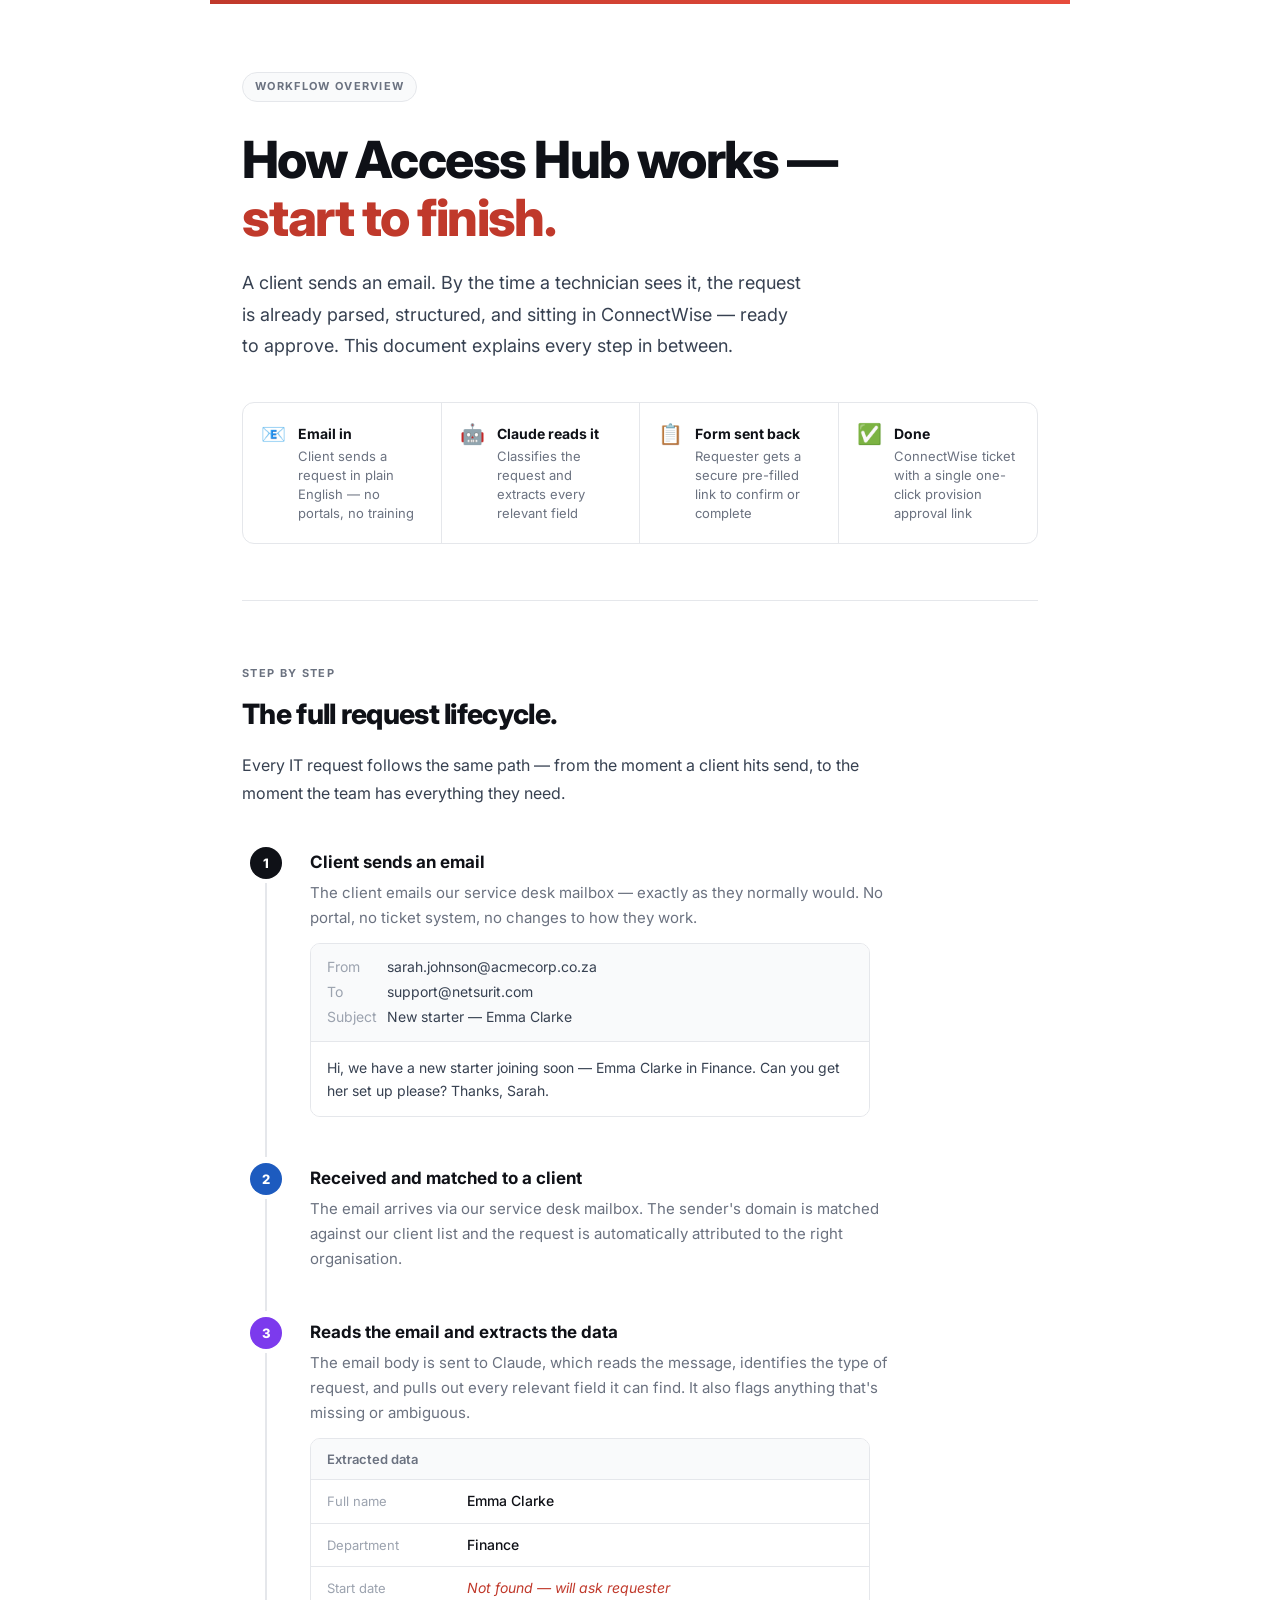
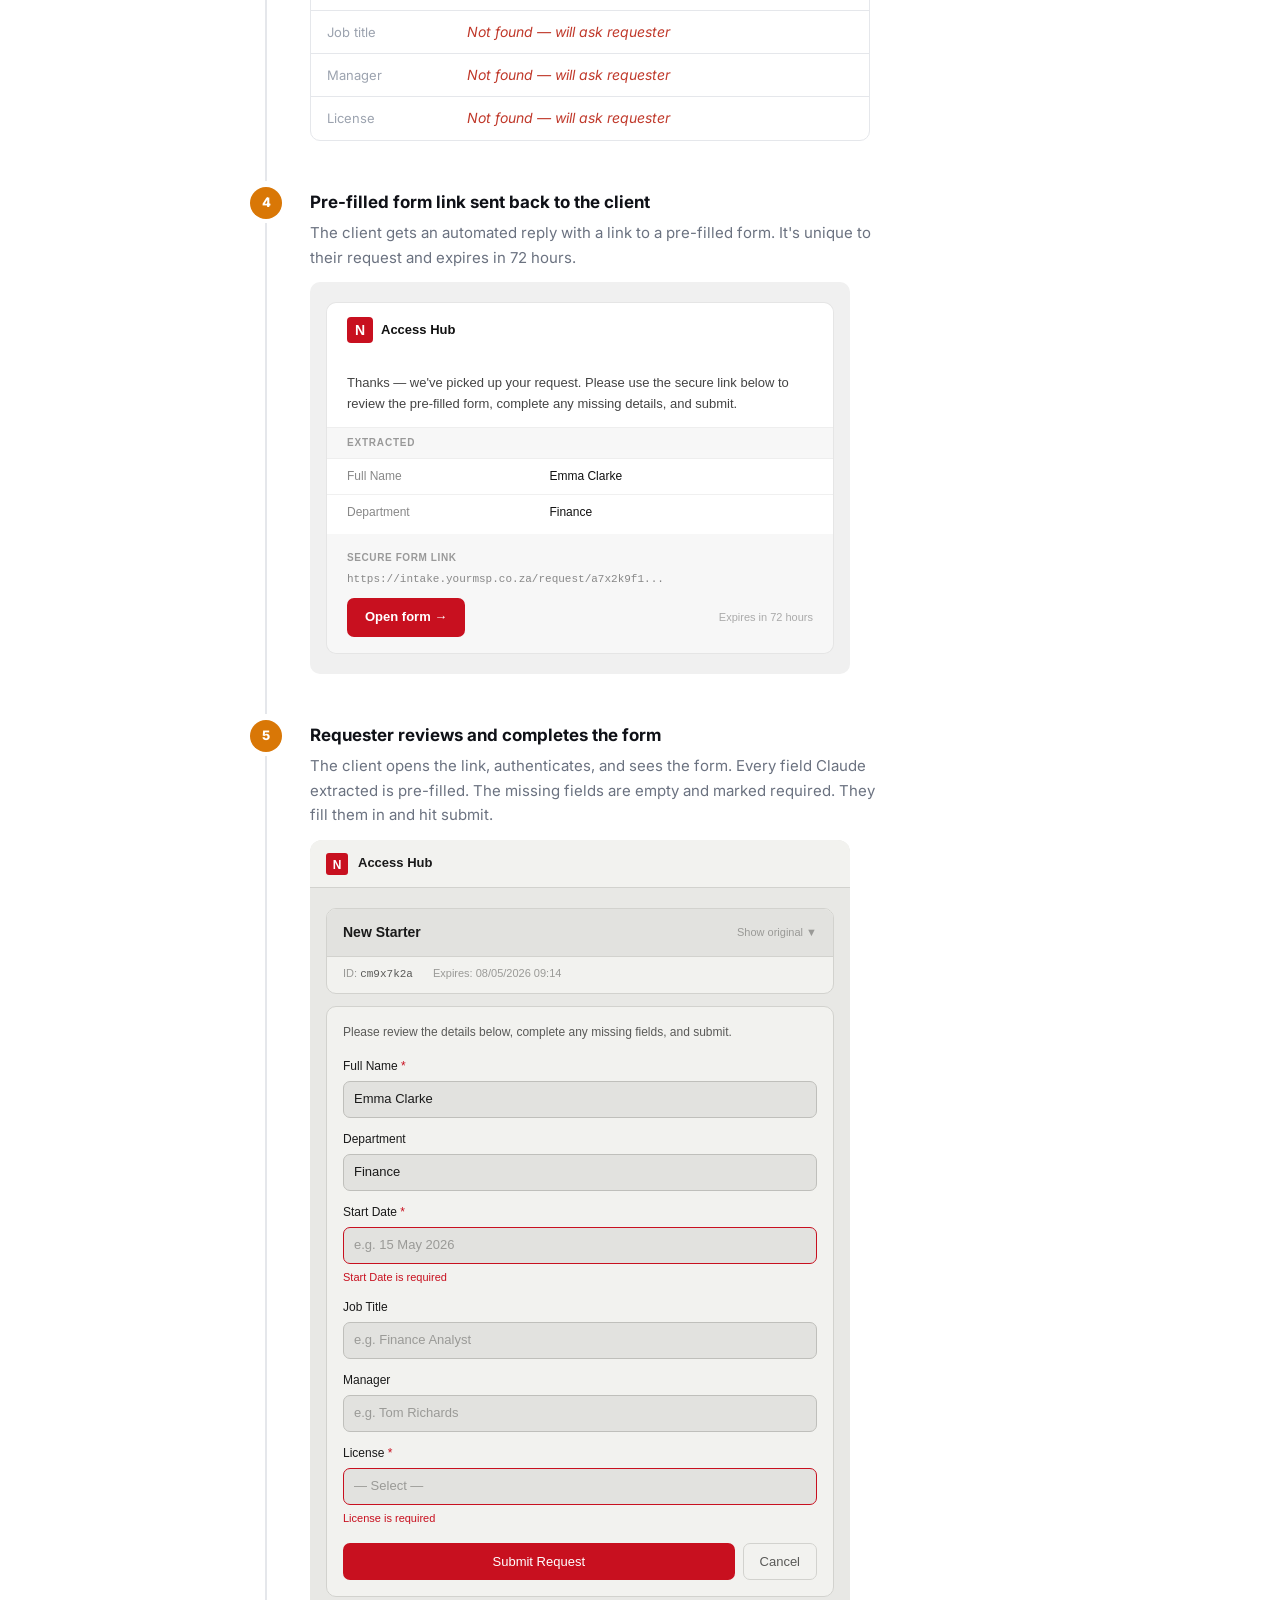
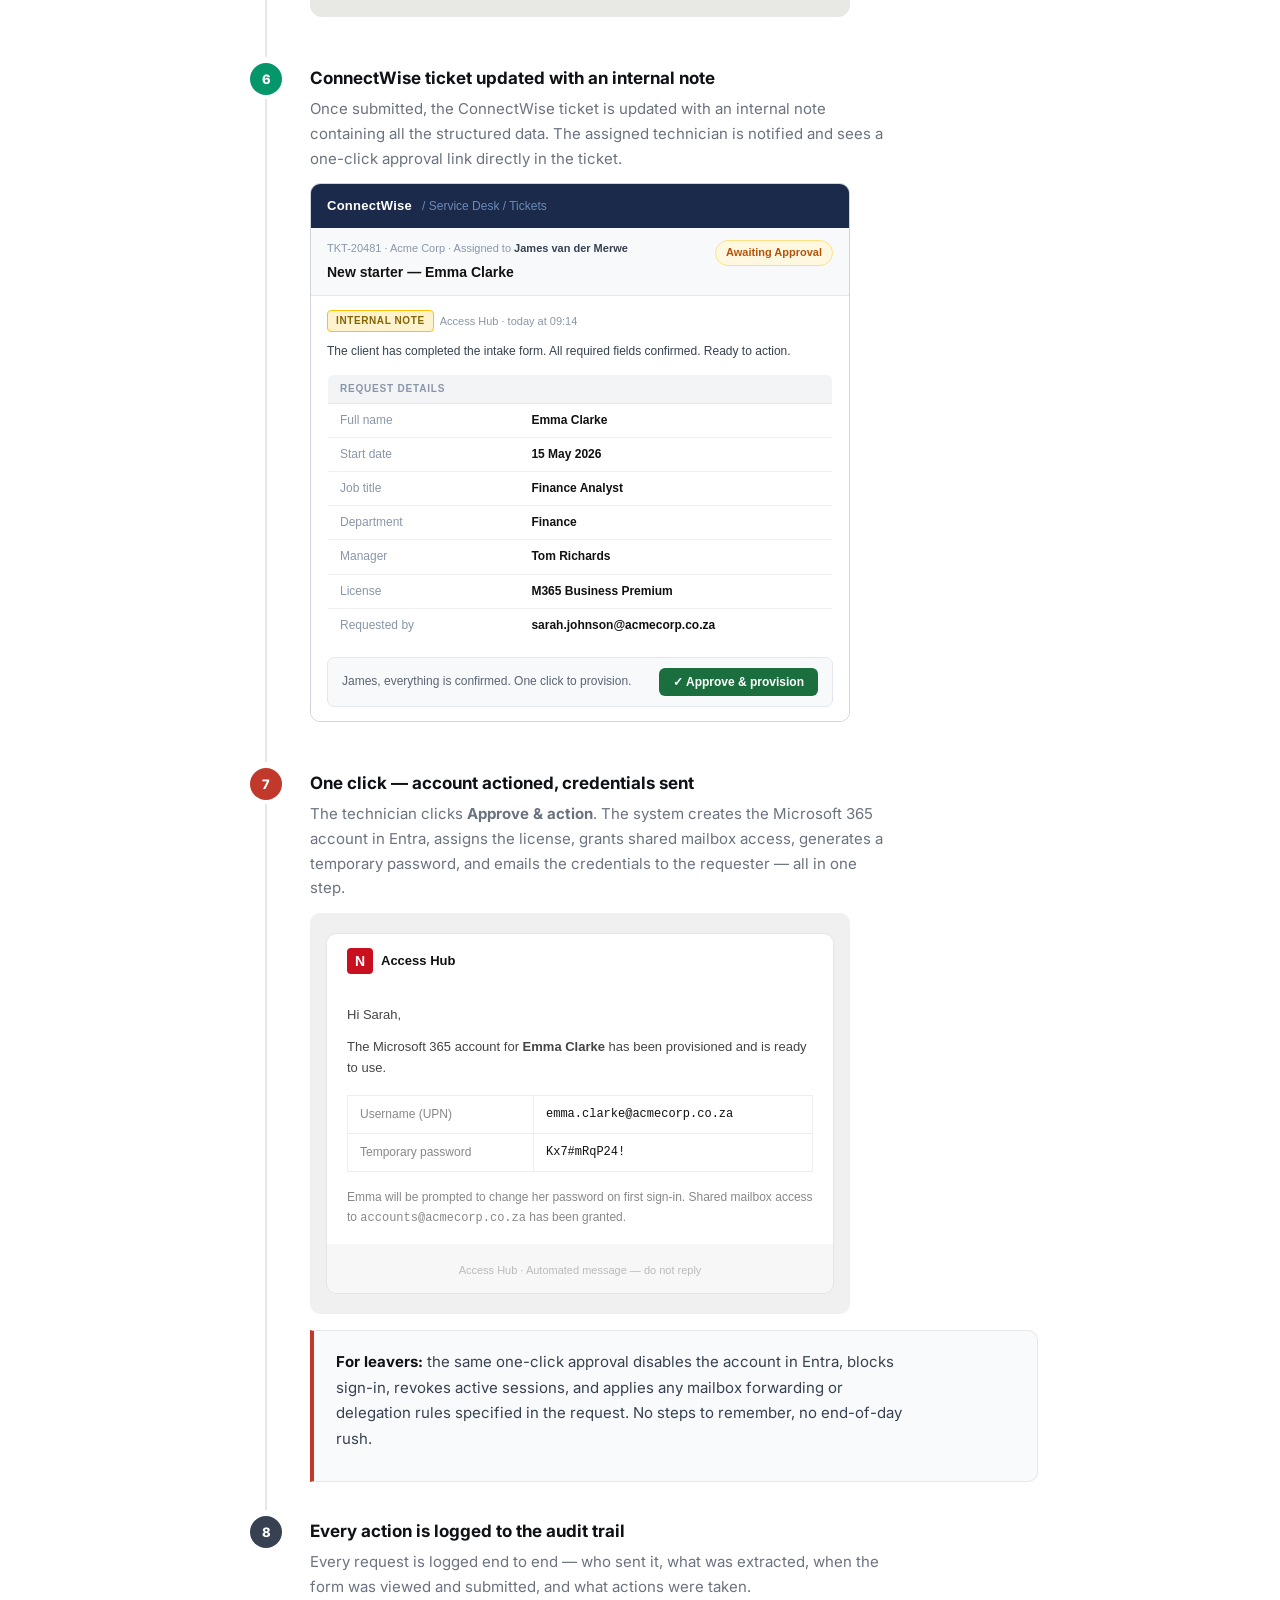
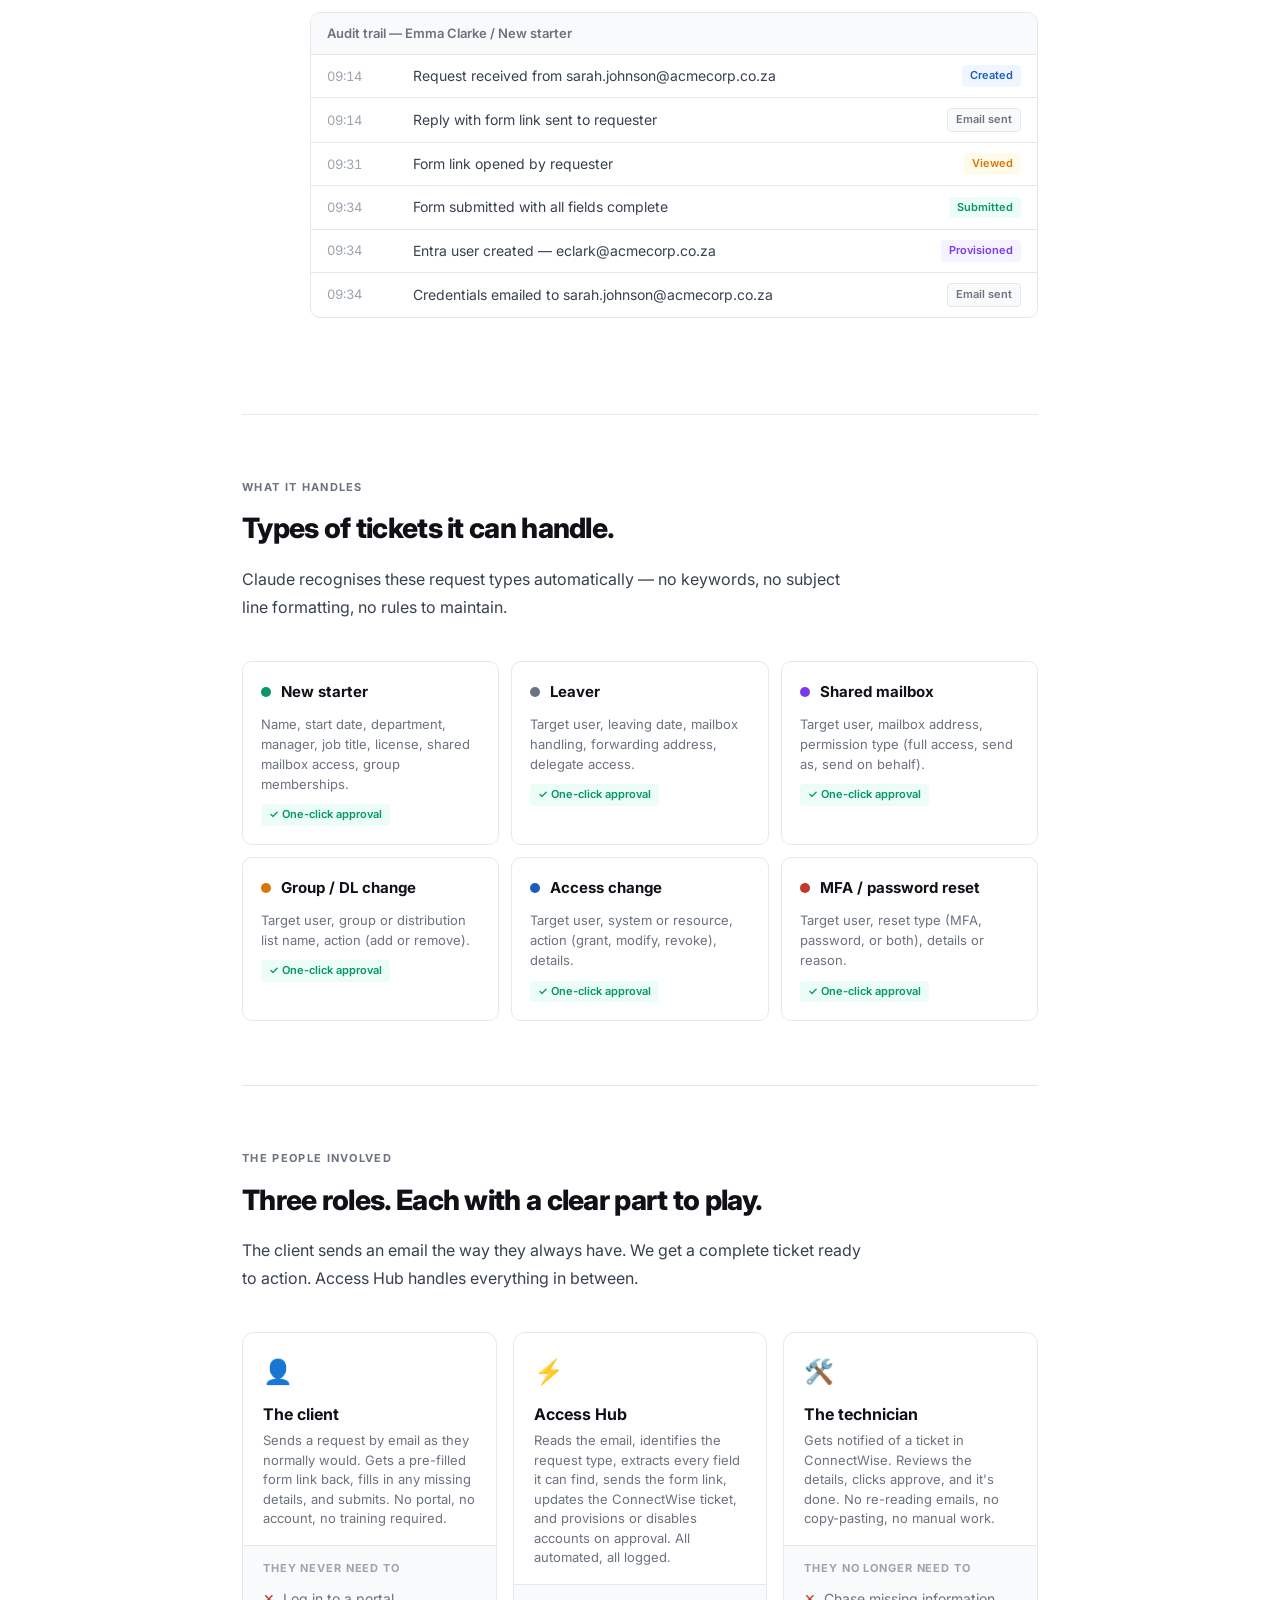
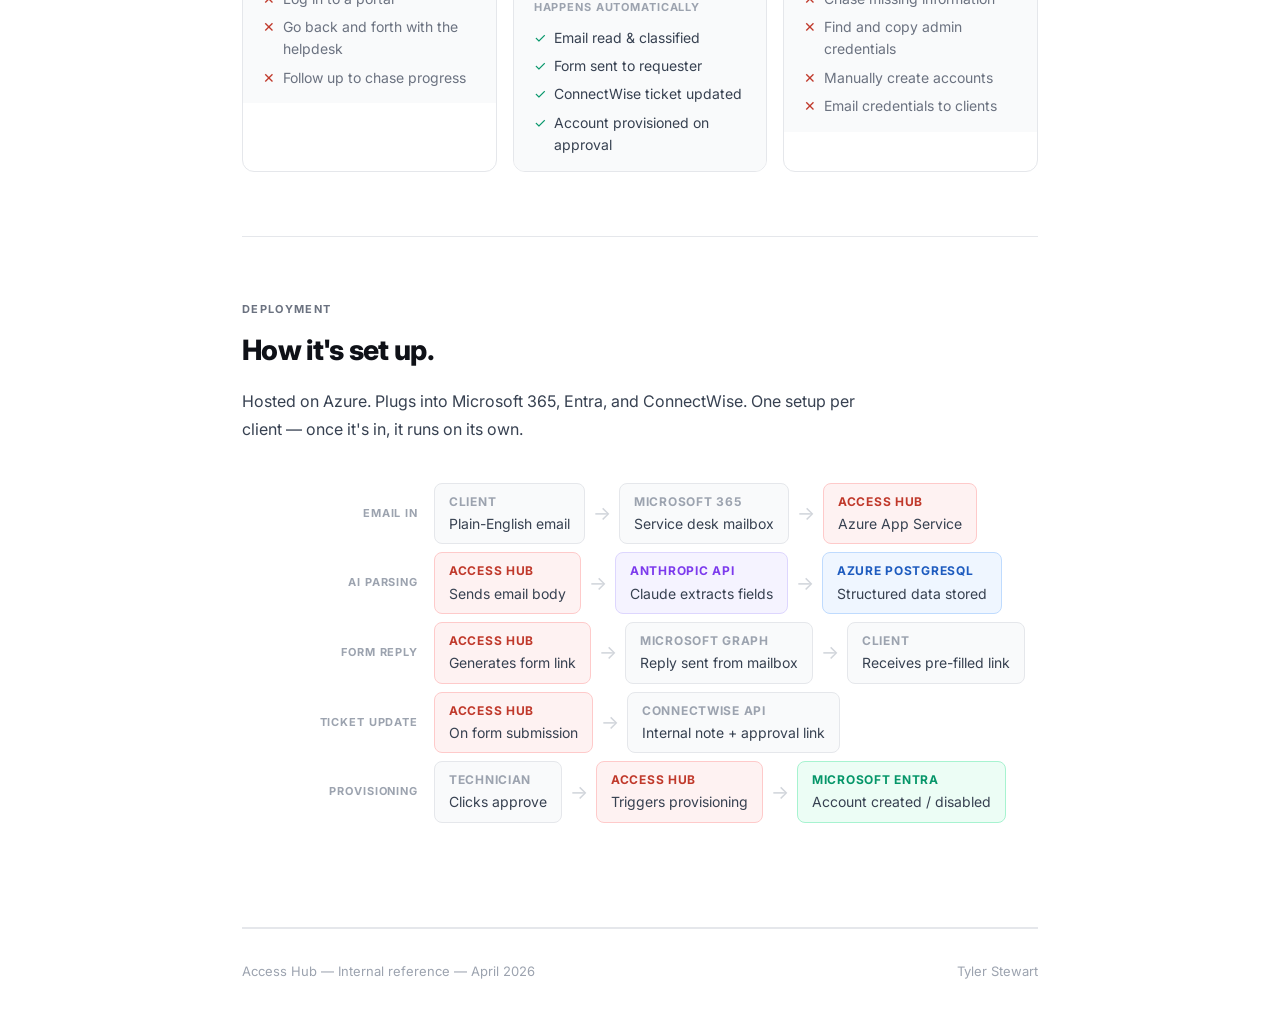
==== access-hub-workflow/index.html @ d0533aed "Add Access Hub workflow page at /access-hub-workflow Co-Authored-By: Claude Sonnet 4.6 <noreply@anth" ====
<!DOCTYPE html>
<html lang="en">
<head>
<meta charset="UTF-8" />
<meta name="viewport" content="width=device-width, initial-scale=1.0" />
<title>Access Hub — How It Works</title>
<style>
  @import url('https://fonts.googleapis.com/css2?family=Inter:wght@300;400;500;600;700;800&display=swap');

  *, *::before, *::after { box-sizing: border-box; margin: 0; padding: 0; }

  :root {
    --ink:          #0f1117;
    --ink2:         #374151;
    --muted:        #6b7280;
    --light:        #9ca3af;
    --dim:          #d1d5db;
    --border:       #e5e7eb;
    --surface:      #f9fafb;
    --white:        #ffffff;
    --accent:       #c0392b;
    --accent-mid:   #e74c3c;
    --accent-dim:   #fef2f2;
    --accent-border:#fecaca;
    --green:        #059669;
    --green-dim:    #ecfdf5;
    --green-border: #a7f3d0;
    --blue:         #1d5bbf;
    --blue-dim:     #eff6ff;
    --blue-border:  #bfdbfe;
    --amber:        #d97706;
    --amber-dim:    #fffbeb;
    --amber-border: #fde68a;
    --purple:       #7c3aed;
    --purple-dim:   #f5f3ff;
    --purple-border:#ddd6fe;
  }

  html { font-size: 16px; }
  body {
    font-family: 'Inter', -apple-system, BlinkMacSystemFont, sans-serif;
    color: var(--ink);
    background: var(--white);
    line-height: 1.6;
    -webkit-font-smoothing: antialiased;
  }

  .page { max-width: 860px; margin: 0 auto; padding: 0 32px; }

  /* ── Cover ── */
  .cover {
    padding: 72px 0 56px;
    border-bottom: 1px solid var(--border);
    position: relative;
  }
  .cover::before {
    content: '';
    position: absolute;
    top: 0; left: -32px; right: -32px; height: 4px;
    background: linear-gradient(90deg, var(--accent) 0%, var(--accent-mid) 100%);
  }
  .cover-label {
    display: inline-flex;
    align-items: center;
    gap: 6px;
    font-size: 11px;
    font-weight: 700;
    letter-spacing: .12em;
    text-transform: uppercase;
    color: var(--muted);
    background: var(--surface);
    border: 1px solid var(--border);
    padding: 5px 12px;
    border-radius: 99px;
    margin-bottom: 28px;
  }
  .cover h1 {
    font-size: clamp(2rem, 5vw, 3.2rem);
    font-weight: 800;
    letter-spacing: -.03em;
    line-height: 1.15;
    color: var(--ink);
    max-width: 640px;
    margin-bottom: 20px;
  }
  .cover h1 em { font-style: normal; color: var(--accent); }
  .cover-sub {
    font-size: 1.125rem;
    color: var(--ink2);
    max-width: 560px;
    line-height: 1.75;
    margin-bottom: 40px;
  }

  /* ── Quick summary bar ── */
  .summary-bar {
    display: grid;
    grid-template-columns: repeat(4, 1fr);
    border: 1px solid var(--border);
    border-radius: 12px;
    overflow: hidden;
  }
  .summary-item {
    padding: 20px 18px;
    border-right: 1px solid var(--border);
    display: flex;
    align-items: flex-start;
    gap: 12px;
  }
  .summary-item:last-child { border-right: none; }
  .summary-icon {
    font-size: 20px;
    line-height: 1;
    flex-shrink: 0;
    margin-top: 1px;
  }
  .summary-item h4 { font-size: .875rem; font-weight: 700; color: var(--ink); margin-bottom: 2px; }
  .summary-item p  { font-size: .8125rem; color: var(--muted); line-height: 1.45; }

  /* ── Sections ── */
  section { padding: 64px 0; border-bottom: 1px solid var(--border); }
  section:last-child { border-bottom: none; }
  .section-label {
    font-size: 11px;
    font-weight: 700;
    letter-spacing: .12em;
    text-transform: uppercase;
    color: var(--muted);
    margin-bottom: 10px;
  }
  h2 {
    font-size: 1.75rem;
    font-weight: 800;
    letter-spacing: -.025em;
    color: var(--ink);
    margin-bottom: 14px;
  }
  .section-intro {
    font-size: 1rem;
    color: var(--ink2);
    max-width: 620px;
    line-height: 1.75;
    margin-bottom: 40px;
  }

  /* ── Main flow ── */
  .flow { display: flex; flex-direction: column; gap: 2px; }

  .flow-step {
    display: grid;
    grid-template-columns: 48px 1fr;
    gap: 0;
  }

  /* connector column */
  .flow-connector {
    display: flex;
    flex-direction: column;
    align-items: center;
  }
  .flow-dot {
    width: 32px; height: 32px;
    border-radius: 50%;
    display: flex; align-items: center; justify-content: center;
    font-size: 13px;
    font-weight: 800;
    flex-shrink: 0;
    z-index: 1;
    position: relative;
  }
  .flow-line {
    width: 2px;
    flex: 1;
    background: var(--border);
    margin: 4px 0;
    min-height: 24px;
  }
  .flow-step:last-child .flow-line { display: none; }

  /* content column */
  .flow-content {
    padding: 4px 0 32px 20px;
  }
  .flow-content h3 {
    font-size: 1.0625rem;
    font-weight: 700;
    color: var(--ink);
    margin-bottom: 8px;
    line-height: 1.3;
  }
  .flow-content p {
    font-size: .9375rem;
    color: var(--muted);
    line-height: 1.65;
    max-width: 580px;
    margin-bottom: 12px;
  }

  /* ── Email mock ── */
  .email-mock {
    border: 1px solid var(--border);
    border-radius: 10px;
    overflow: hidden;
    max-width: 560px;
    margin: 12px 0;
    font-size: .875rem;
  }
  .email-header {
    background: var(--surface);
    border-bottom: 1px solid var(--border);
    padding: 12px 16px;
    display: flex;
    flex-direction: column;
    gap: 3px;
  }
  .email-header .row { display: flex; gap: 8px; }
  .email-header .row .lbl { color: var(--light); width: 52px; flex-shrink: 0; }
  .email-header .row .val { color: var(--ink2); }
  .email-body {
    padding: 14px 16px;
    color: var(--ink2);
    line-height: 1.65;
    background: var(--white);
  }

  /* ── Extraction mock ── */
  .extract-mock {
    border: 1px solid var(--border);
    border-radius: 10px;
    overflow: hidden;
    max-width: 560px;
    margin: 12px 0;
    font-size: .875rem;
  }
  .extract-header {
    background: var(--surface);
    border-bottom: 1px solid var(--border);
    padding: 10px 16px;
    display: flex;
    align-items: center;
    justify-content: space-between;
    flex-wrap: wrap;
    gap: 8px;
  }
  .extract-header .title { font-size: .8125rem; font-weight: 600; color: var(--muted); }
  .extract-row {
    display: flex;
    border-bottom: 1px solid var(--border);
    align-items: baseline;
  }
  .extract-row:last-child { border-bottom: none; }
  .extract-key {
    width: 140px;
    flex-shrink: 0;
    padding: 10px 16px;
    color: var(--light);
    font-size: .8125rem;
  }
  .extract-val {
    padding: 10px 16px;
    color: var(--ink);
    font-weight: 500;
    font-size: .875rem;
  }
  .extract-val.missing {
    color: var(--accent);
    font-weight: 400;
    font-style: italic;
  }

  /* ── Form mock ── */
  .form-mock {
    border: 1px solid var(--border);
    border-radius: 10px;
    overflow: hidden;
    max-width: 560px;
    margin: 12px 0;
  }
  .form-mock-header {
    background: var(--surface);
    border-bottom: 1px solid var(--border);
    padding: 12px 16px;
    display: flex;
    align-items: center;
    justify-content: space-between;
    gap: 8px;
    flex-wrap: wrap;
  }
  .form-mock-header .title { font-size: .875rem; font-weight: 700; color: var(--ink); }
  .form-mock-body { padding: 16px; display: flex; flex-direction: column; gap: 10px; }
  .form-field { display: flex; flex-direction: column; gap: 4px; }
  .form-field label { font-size: .75rem; font-weight: 600; color: var(--muted); text-transform: uppercase; letter-spacing: .06em; }
  .form-input {
    border: 1px solid var(--border);
    border-radius: 6px;
    padding: 8px 12px;
    font-size: .875rem;
    color: var(--ink);
    background: var(--white);
    font-family: inherit;
  }
  .form-input.empty {
    border-color: var(--accent-border);
    background: var(--accent-dim);
    color: var(--accent);
  }
  .form-input.prefilled { background: var(--green-dim); border-color: var(--green-border); color: var(--ink); }
  .form-submit {
    margin-top: 4px;
    background: var(--accent);
    color: white;
    border: none;
    border-radius: 7px;
    padding: 10px 20px;
    font-size: .875rem;
    font-weight: 600;
    font-family: inherit;
    cursor: default;
    display: inline-flex;
    align-items: center;
    gap: 6px;
  }

  /* ── Ticket mock ── */
  .ticket-mock {
    border: 1px solid var(--border);
    border-radius: 10px;
    overflow: hidden;
    max-width: 560px;
    margin: 12px 0;
    font-size: .875rem;
  }
  .ticket-header {
    background: var(--surface);
    border-bottom: 1px solid var(--border);
    padding: 12px 16px;
    display: flex;
    align-items: center;
    justify-content: space-between;
    gap: 8px;
  }
  .ticket-header .title { font-size: .875rem; font-weight: 700; color: var(--ink); }
  .ticket-body { padding: 14px 16px; }
  .ticket-fields { display: grid; grid-template-columns: 1fr 1fr; gap: 8px; }
  .ticket-field .lbl { font-size: .75rem; color: var(--light); margin-bottom: 1px; }
  .ticket-field .val { font-size: .875rem; font-weight: 600; color: var(--ink); }

  /* ── Type cards ── */
  .type-grid {
    display: grid;
    grid-template-columns: repeat(auto-fill, minmax(240px, 1fr));
    gap: 12px;
  }
  .type-card {
    border: 1px solid var(--border);
    border-radius: 10px;
    padding: 18px;
    background: var(--white);
  }
  .type-card-top {
    display: flex;
    align-items: center;
    gap: 10px;
    margin-bottom: 10px;
  }
  .type-dot {
    width: 10px; height: 10px;
    border-radius: 50%;
    flex-shrink: 0;
  }
  .type-card h4 { font-size: .9375rem; font-weight: 700; color: var(--ink); }
  .type-card .fields {
    font-size: .8125rem;
    color: var(--muted);
    line-height: 1.55;
  }
  .type-card .auto-tag {
    display: inline-flex;
    align-items: center;
    gap: 4px;
    font-size: 11px;
    font-weight: 600;
    padding: 2px 8px;
    border-radius: 4px;
    margin-top: 10px;
  }

  /* ── Who sees what ── */
  .actor-grid {
    display: grid;
    grid-template-columns: repeat(auto-fit, minmax(220px, 1fr));
    gap: 16px;
  }
  .actor-card {
    border: 1px solid var(--border);
    border-radius: 12px;
    overflow: hidden;
  }
  .actor-header {
    padding: 14px 18px;
    border-bottom: 1px solid var(--border);
    display: flex;
    align-items: center;
    gap: 10px;
  }
  .actor-avatar {
    width: 32px; height: 32px;
    border-radius: 50%;
    display: flex; align-items: center; justify-content: center;
    font-size: 15px;
    flex-shrink: 0;
  }
  .actor-header h4 { font-size: .9375rem; font-weight: 700; color: var(--ink); }
  .actor-header p  { font-size: .8125rem; color: var(--muted); }
  .actor-body { padding: 14px 18px; }
  .actor-item {
    display: flex;
    gap: 8px;
    font-size: .875rem;
    color: var(--ink2);
    padding: 4px 0;
    align-items: flex-start;
  }
  .actor-item::before { content: '·'; color: var(--dim); flex-shrink: 0; margin-top: 1px; }

  /* ── Audit table ── */
  .audit-mock {
    border: 1px solid var(--border);
    border-radius: 10px;
    overflow: hidden;
    font-size: .875rem;
  }
  .audit-mock-header {
    background: var(--surface);
    border-bottom: 1px solid var(--border);
    padding: 10px 16px;
    font-size: .8125rem;
    font-weight: 600;
    color: var(--muted);
  }
  .audit-row {
    display: flex;
    align-items: center;
    gap: 16px;
    padding: 10px 16px;
    border-bottom: 1px solid var(--border);
  }
  .audit-row:last-child { border-bottom: none; }
  .audit-time { color: var(--light); font-size: .8125rem; width: 70px; flex-shrink: 0; font-variant-numeric: tabular-nums; }
  .audit-event { color: var(--ink2); flex: 1; }
  .audit-badge {
    font-size: 11px;
    font-weight: 600;
    padding: 2px 8px;
    border-radius: 4px;
    flex-shrink: 0;
  }

  /* ── Callout ── */
  .callout {
    background: var(--surface);
    border: 1px solid var(--border);
    border-left: 4px solid var(--accent);
    border-radius: 0 10px 10px 0;
    padding: 18px 22px;
    margin: 20px 0 0;
  }
  .callout p { font-size: .9375rem; color: var(--ink2); line-height: 1.7; }
  .callout strong { color: var(--ink); }

  /* pill utility */
  .pill {
    display: inline-flex; align-items: center; gap: 4px;
    font-size: 11px; font-weight: 700; letter-spacing: .06em;
    text-transform: uppercase; padding: 3px 9px; border-radius: 99px;
  }
  .pill-green  { background: var(--green-dim);   color: var(--green);  border: 1px solid var(--green-border); }
  .pill-blue   { background: var(--blue-dim);    color: var(--blue);   border: 1px solid var(--blue-border); }
  .pill-amber  { background: var(--amber-dim);   color: var(--amber);  border: 1px solid var(--amber-border); }
  .pill-red    { background: var(--accent-dim);  color: var(--accent); border: 1px solid var(--accent-border); }
  .pill-purple { background: var(--purple-dim);  color: var(--purple); border: 1px solid var(--purple-border); }
  .pill-grey   { background: var(--surface);     color: var(--muted);  border: 1px solid var(--border); }

  /* ── Footer ── */
  footer {
    padding: 32px 0;
    border-top: 1px solid var(--border);
    display: flex;
    justify-content: space-between;
    align-items: center;
    flex-wrap: wrap;
    gap: 12px;
  }
  footer p { font-size: .8125rem; color: var(--light); }

  @media print {
    .cover { page-break-after: always; }
    section { padding: 40px 0; }
    a { text-decoration: none; color: inherit; }
    .no-print { display: none; }
  }
  @media (max-width: 600px) {
    .page { padding: 0 20px; }
    .summary-bar { grid-template-columns: 1fr 1fr; }
    .summary-item:nth-child(2) { border-right: none; }
    .ticket-fields { grid-template-columns: 1fr; }
  }
</style>
</head>
<body>
<div class="page">

  <!-- ── Cover ── -->
  <div class="cover">
    <div class="cover-label">Workflow overview</div>
    <h1>How Access Hub works —<br/><em>start to finish.</em></h1>
    <p class="cover-sub">
      A client sends an email. By the time a technician sees it, the request is already
      parsed, structured, and sitting in ConnectWise — ready to approve.
      This document explains every step in between.
    </p>

    <div class="summary-bar">
      <div class="summary-item">
        <div class="summary-icon">📧</div>
        <div>
          <h4>Email in</h4>
          <p>Client sends a request in plain English — no portals, no training</p>
        </div>
      </div>
      <div class="summary-item">
        <div class="summary-icon">🤖</div>
        <div>
          <h4>Claude reads it</h4>
          <p>Classifies the request and extracts every relevant field</p>
        </div>
      </div>
      <div class="summary-item">
        <div class="summary-icon">📋</div>
        <div>
          <h4>Form sent back</h4>
          <p>Requester gets a secure pre-filled link to confirm or complete</p>
        </div>
      </div>
      <div class="summary-item">
        <div class="summary-icon">✅</div>
        <div>
          <h4>Done</h4>
          <p>ConnectWise ticket with a single one-click provision approval link</p>
        </div>
      </div>
    </div>
  </div>

  <!-- ── The full flow ── -->
  <section>
    <div class="section-label">Step by step</div>
    <h2>The full request lifecycle.</h2>
    <p class="section-intro">
      Every IT request follows the same path — from the moment a client hits send,
      to the moment the team has everything they need.
    </p>

    <div class="flow">

      <!-- Step 1 -->
      <div class="flow-step">
        <div class="flow-connector">
          <div class="flow-dot" style="background:var(--ink);color:white">1</div>
          <div class="flow-line"></div>
        </div>
        <div class="flow-content">
          <h3>Client sends an email</h3>
          <p>
            The client emails our service desk mailbox — exactly as they normally would.
            No portal, no ticket system, no changes to how they work.
          </p>
          <div class="email-mock">
            <div class="email-header">
              <div class="row"><span class="lbl">From</span><span class="val">sarah.johnson@acmecorp.co.za</span></div>
              <div class="row"><span class="lbl">To</span><span class="val">support@netsurit.com</span></div>
              <div class="row"><span class="lbl">Subject</span><span class="val">New starter — Emma Clarke</span></div>
            </div>
            <div class="email-body">
              Hi, we have a new starter joining soon — Emma Clarke in Finance. Can you get her set up please? Thanks, Sarah.
            </div>
          </div>
        </div>
      </div>

      <!-- Step 2 -->
      <div class="flow-step">
        <div class="flow-connector">
          <div class="flow-dot" style="background:var(--blue);color:white">2</div>
          <div class="flow-line"></div>
        </div>
        <div class="flow-content">
          <h3>Received and matched to a client</h3>
          <p>
            The email arrives via our service desk mailbox. The sender's domain is matched against
            our client list and the request is automatically attributed to the right organisation.
          </p>
        </div>
      </div>

      <!-- Step 3 -->
      <div class="flow-step">
        <div class="flow-connector">
          <div class="flow-dot" style="background:var(--purple);color:white">3</div>
          <div class="flow-line"></div>
        </div>
        <div class="flow-content">
          <h3>Reads the email and extracts the data</h3>
          <p>
            The email body is sent to Claude, which reads the message, identifies the type
            of request, and pulls out every relevant field it can find. It also flags
            anything that's missing or ambiguous.
          </p>
          <div class="extract-mock">
            <div class="extract-header">
              <span class="title">Extracted data</span>
            </div>
            <div class="extract-row"><span class="extract-key">Full name</span><span class="extract-val">Emma Clarke</span></div>
            <div class="extract-row"><span class="extract-key">Department</span><span class="extract-val">Finance</span></div>
            <div class="extract-row"><span class="extract-key">Start date</span><span class="extract-val missing">Not found — will ask requester</span></div>
            <div class="extract-row"><span class="extract-key">Job title</span><span class="extract-val missing">Not found — will ask requester</span></div>
            <div class="extract-row"><span class="extract-key">Manager</span><span class="extract-val missing">Not found — will ask requester</span></div>
            <div class="extract-row"><span class="extract-key">License</span><span class="extract-val missing">Not found — will ask requester</span></div>
          </div>
        </div>
      </div>

      <!-- Step 4 -->
      <div class="flow-step">
        <div class="flow-connector">
          <div class="flow-dot" style="background:var(--amber);color:white">4</div>
          <div class="flow-line"></div>
        </div>
        <div class="flow-content">
          <h3>Pre-filled form link sent back to the client</h3>
          <p>
            The client gets an automated reply with a link to a pre-filled form. It's unique
            to their request and expires in 72 hours.
          </p>

          <!-- Real email render -->
          <div style="max-width:540px;margin:12px 0;background:#f0f0f0;border-radius:10px;padding:20px 16px;font-family:-apple-system,BlinkMacSystemFont,'Segoe UI',sans-serif;">
            <table width="100%" cellpadding="0" cellspacing="0">
              <!-- Header -->
              <tr>
                <td style="background:#fff;border-radius:10px 10px 0 0;border:1px solid #e5e5e5;border-bottom:none;padding:14px 20px;">
                  <table cellpadding="0" cellspacing="0"><tr>
                    <td style="padding-right:8px;vertical-align:middle;">
                      <div style="width:26px;height:26px;background:#C8101F;border-radius:4px;text-align:center;line-height:26px;">
                        <span style="color:#fff;font-weight:900;font-size:14px;">N</span>
                      </div>
                    </td>
                    <td style="vertical-align:middle;font-size:13px;font-weight:600;color:#111;">Access Hub</td>
                  </tr></table>
                </td>
              </tr>
              <!-- Body -->
              <tr>
                <td style="background:#fff;border-left:1px solid #e5e5e5;border-right:1px solid #e5e5e5;padding:16px 20px 12px;">
                  <p style="margin:0;font-size:13px;color:#444;line-height:1.6;">Thanks — we've picked up your request. Please use the secure link below to review the pre-filled form, complete any missing details, and submit.</p>
                </td>
              </tr>
              <!-- Extracted fields -->
              <tr>
                <td style="background:#fff;border-left:1px solid #e5e5e5;border-right:1px solid #e5e5e5;padding:0 0 4px;">
                  <table style="border-collapse:collapse;width:100%;">
                    <thead><tr><td colspan="2" style="padding:7px 20px;background:#f7f7f7;font-size:10px;font-weight:700;letter-spacing:0.08em;color:#999;text-transform:uppercase;border-bottom:1px solid #eee;border-top:1px solid #eee;">Extracted</td></tr></thead>
                    <tbody>
                      <tr><td style="padding:8px 20px;border-bottom:1px solid #f0f0f0;color:#888;font-size:12px;width:40%;">Full Name</td><td style="padding:8px 20px;border-bottom:1px solid #f0f0f0;font-size:12px;color:#111;font-weight:500;">Emma Clarke</td></tr>
                      <tr><td style="padding:8px 20px;color:#888;font-size:12px;">Department</td><td style="padding:8px 20px;font-size:12px;color:#111;font-weight:500;">Finance</td></tr>
                    </tbody>
                  </table>
                </td>
              </tr>
              <!-- Link footer -->
              <tr>
                <td style="background:#f7f7f7;border:1px solid #e5e5e5;border-top:none;border-radius:0 0 10px 10px;padding:16px 20px;">
                  <p style="margin:0 0 3px;font-size:10px;font-weight:600;letter-spacing:0.06em;text-transform:uppercase;color:#999;">Secure form link</p>
                  <p style="margin:0 0 10px;font-size:11px;color:#888;font-family:monospace;">https://intake.yourmsp.co.za/request/a7x2k9f1...</p>
                  <table cellpadding="0" cellspacing="0" width="100%"><tr>
                    <td><a href="#" style="display:inline-block;background:#C8101F;color:#fff;padding:9px 18px;border-radius:7px;text-decoration:none;font-weight:600;font-size:13px;">Open form &rarr;</a></td>
                    <td align="right" style="font-size:11px;color:#aaa;vertical-align:middle;">Expires in 72 hours</td>
                  </tr></table>
                </td>
              </tr>
            </table>
          </div>
        </div>
      </div>

      <!-- Step 5 -->
      <div class="flow-step">
        <div class="flow-connector">
          <div class="flow-dot" style="background:var(--amber);color:white">5</div>
          <div class="flow-line"></div>
        </div>
        <div class="flow-content">
          <h3>Requester reviews and completes the form</h3>
          <p>
            The client opens the link, authenticates, and sees the form. Every field Claude
            extracted is pre-filled. The missing fields are empty and marked required.
            They fill them in and hit submit.
          </p>

          <!-- Real form render -->
          <div style="max-width:540px;margin:12px 0;background:#e8e8e5;border-radius:12px;overflow:hidden;font-family:-apple-system,BlinkMacSystemFont,'Segoe UI',sans-serif;">
            <!-- App header -->
            <div style="background:#f2f2ef;border-bottom:1px solid #d2d2ce;padding:0 16px;height:48px;display:flex;align-items:center;gap:10px;">
              <div style="width:22px;height:22px;background:#C8101F;border-radius:3px;text-align:center;line-height:22px;flex-shrink:0;">
                <span style="color:#fff;font-weight:900;font-size:12px;">N</span>
              </div>
              <span style="font-size:13px;font-weight:600;color:#1a1a1a;">Access Hub</span>
            </div>
            <!-- Page content -->
            <div style="padding:20px 16px;display:flex;flex-direction:column;gap:12px;">
              <!-- Summary card -->
              <div style="background:#f2f2ef;border:1px solid #d2d2ce;border-radius:10px;overflow:hidden;">
                <div style="background:#e2e2df;border-bottom:1px solid #d2d2ce;padding:12px 16px;display:flex;align-items:center;justify-content:space-between;">
                  <span style="font-size:14px;font-weight:600;color:#1a1a1a;">New Starter</span>
                  <span style="font-size:11px;color:#9a9a97;">Show original ▼</span>
                </div>
                <div style="padding:8px 16px 10px;display:flex;gap:20px;">
                  <span style="font-size:11px;color:#9a9a97;">ID: <span style="font-family:monospace;color:#5a5a58;">cm9x7k2a</span></span>
                  <span style="font-size:11px;color:#9a9a97;">Expires: 08/05/2026 09:14</span>
                </div>
              </div>
              <!-- Form card -->
              <div style="background:#f2f2ef;border:1px solid #d2d2ce;border-radius:10px;padding:16px;">
                <p style="font-size:12px;color:#5a5a58;margin:0 0 14px;">Please review the details below, complete any missing fields, and submit.</p>
                <div style="display:flex;flex-direction:column;gap:12px;">
                  <div>
                    <label style="display:block;font-size:12px;font-weight:500;color:#1a1a1a;margin-bottom:5px;">Full Name <span style="color:#C8101F;">*</span></label>
                    <div style="background:#e2e2df;border:1px solid #bfbfbb;border-radius:7px;padding:7px 10px;font-size:13px;color:#1a1a1a;">Emma Clarke</div>
                  </div>
                  <div>
                    <label style="display:block;font-size:12px;font-weight:500;color:#1a1a1a;margin-bottom:5px;">Department</label>
                    <div style="background:#e2e2df;border:1px solid #bfbfbb;border-radius:7px;padding:7px 10px;font-size:13px;color:#1a1a1a;">Finance</div>
                  </div>
                  <div>
                    <label style="display:block;font-size:12px;font-weight:500;color:#1a1a1a;margin-bottom:5px;">Start Date <span style="color:#C8101F;">*</span></label>
                    <div style="background:#e2e2df;border:1px solid #C8101F;border-radius:7px;padding:7px 10px;font-size:13px;color:#9a9a97;">e.g. 15 May 2026</div>
                    <p style="font-size:11px;color:#C8101F;margin:4px 0 0;">Start Date is required</p>
                  </div>
                  <div>
                    <label style="display:block;font-size:12px;font-weight:500;color:#1a1a1a;margin-bottom:5px;">Job Title</label>
                    <div style="background:#e2e2df;border:1px solid #bfbfbb;border-radius:7px;padding:7px 10px;font-size:13px;color:#9a9a97;">e.g. Finance Analyst</div>
                  </div>
                  <div>
                    <label style="display:block;font-size:12px;font-weight:500;color:#1a1a1a;margin-bottom:5px;">Manager</label>
                    <div style="background:#e2e2df;border:1px solid #bfbfbb;border-radius:7px;padding:7px 10px;font-size:13px;color:#9a9a97;">e.g. Tom Richards</div>
                  </div>
                  <div>
                    <label style="display:block;font-size:12px;font-weight:500;color:#1a1a1a;margin-bottom:5px;">License <span style="color:#C8101F;">*</span></label>
                    <div style="background:#e2e2df;border:1px solid #C8101F;border-radius:7px;padding:7px 10px;font-size:13px;color:#9a9a97;">— Select —</div>
                    <p style="font-size:11px;color:#C8101F;margin:4px 0 0;">License is required</p>
                  </div>
                  <div style="display:flex;gap:8px;margin-top:4px;">
                    <button style="flex:1;background:#C8101F;color:#fff;border:none;border-radius:7px;padding:10px;font-size:13px;font-weight:500;font-family:inherit;cursor:default;">Submit Request</button>
                    <button style="background:transparent;color:#5a5a58;border:1px solid #d2d2ce;border-radius:7px;padding:10px 16px;font-size:13px;font-family:inherit;cursor:default;">Cancel</button>
                  </div>
                </div>
              </div>
            </div>
          </div>
        </div>
      </div>

      <!-- Step 6 -->
      <div class="flow-step">
        <div class="flow-connector">
          <div class="flow-dot" style="background:var(--green);color:white">6</div>
          <div class="flow-line"></div>
        </div>
        <div class="flow-content">
          <h3>ConnectWise ticket updated with an internal note</h3>
          <p>
            Once submitted, the ConnectWise ticket is updated with an internal note containing
            all the structured data. The assigned technician is notified and sees a one-click
            approval link directly in the ticket.
          </p>

          <!-- ConnectWise ticket mock -->
          <div style="max-width:540px;margin:12px 0;border-radius:10px;overflow:hidden;font-family:-apple-system,BlinkMacSystemFont,'Segoe UI',sans-serif;border:1px solid #d0d5dd;">
            <!-- CW header bar -->
            <div style="background:#1b2a4a;padding:0 16px;height:44px;display:flex;align-items:center;justify-content:space-between;">
              <div style="display:flex;align-items:center;gap:10px;">
                <span style="color:#fff;font-size:13px;font-weight:700;letter-spacing:.02em;">ConnectWise</span>
                <span style="color:#6b8ab8;font-size:12px;">/ Service Desk / Tickets</span>
              </div>
            </div>
            <!-- Ticket title bar -->
            <div style="background:#f8f9fb;border-bottom:1px solid #e3e8ef;padding:12px 16px;display:flex;align-items:flex-start;justify-content:space-between;gap:12px;flex-wrap:wrap;">
              <div>
                <div style="font-size:11px;color:#8a96a8;margin-bottom:3px;">TKT-20481 &middot; Acme Corp &middot; Assigned to <strong style="color:#374151;">James van der Merwe</strong></div>
                <div style="font-size:14px;font-weight:700;color:#111;">New starter — Emma Clarke</div>
              </div>
              <span style="display:inline-block;background:#fff8e1;border:1px solid #ffe082;color:#b45309;font-size:11px;font-weight:600;padding:3px 10px;border-radius:20px;white-space:nowrap;">Awaiting Approval</span>
            </div>
            <!-- Internal note -->
            <div style="background:#fff;padding:14px 16px;">
              <div style="display:flex;align-items:center;gap:6px;margin-bottom:10px;">
                <span style="display:inline-block;background:#fff3cd;border:1px solid #ffc107;color:#856404;font-size:10px;font-weight:700;letter-spacing:.06em;text-transform:uppercase;padding:2px 8px;border-radius:4px;">Internal Note</span>
                <span style="font-size:11px;color:#8a96a8;">Access Hub &middot; today at 09:14</span>
              </div>
              <p style="font-size:12px;color:#374151;margin:0 0 12px;line-height:1.6;">
                The client has completed the intake form. All required fields confirmed. Ready to action.
              </p>
              <!-- Structured data in note -->
              <table style="border-collapse:collapse;width:100%;margin-bottom:14px;border:1px solid #e3e8ef;border-radius:6px;overflow:hidden;">
                <thead><tr><td colspan="2" style="padding:6px 12px;background:#f3f4f6;font-size:10px;font-weight:700;letter-spacing:.08em;color:#8a96a8;text-transform:uppercase;border-bottom:1px solid #e3e8ef;">Request details</td></tr></thead>
                <tbody>
                  <tr style="border-bottom:1px solid #f0f0f0;"><td style="padding:7px 12px;font-size:12px;color:#8a96a8;width:38%;">Full name</td><td style="padding:7px 12px;font-size:12px;font-weight:600;color:#111;">Emma Clarke</td></tr>
                  <tr style="border-bottom:1px solid #f0f0f0;"><td style="padding:7px 12px;font-size:12px;color:#8a96a8;">Start date</td><td style="padding:7px 12px;font-size:12px;font-weight:600;color:#111;">15 May 2026</td></tr>
                  <tr style="border-bottom:1px solid #f0f0f0;"><td style="padding:7px 12px;font-size:12px;color:#8a96a8;">Job title</td><td style="padding:7px 12px;font-size:12px;font-weight:600;color:#111;">Finance Analyst</td></tr>
                  <tr style="border-bottom:1px solid #f0f0f0;"><td style="padding:7px 12px;font-size:12px;color:#8a96a8;">Department</td><td style="padding:7px 12px;font-size:12px;font-weight:600;color:#111;">Finance</td></tr>
                  <tr style="border-bottom:1px solid #f0f0f0;"><td style="padding:7px 12px;font-size:12px;color:#8a96a8;">Manager</td><td style="padding:7px 12px;font-size:12px;font-weight:600;color:#111;">Tom Richards</td></tr>
                  <tr style="border-bottom:1px solid #f0f0f0;"><td style="padding:7px 12px;font-size:12px;color:#8a96a8;">License</td><td style="padding:7px 12px;font-size:12px;font-weight:600;color:#111;">M365 Business Premium</td></tr>
                  <tr><td style="padding:7px 12px;font-size:12px;color:#8a96a8;">Requested by</td><td style="padding:7px 12px;font-size:12px;font-weight:600;color:#111;">sarah.johnson@acmecorp.co.za</td></tr>
                </tbody>
              </table>
              <!-- One-click approve -->
              <div style="background:#f8f9fb;border:1px solid #e3e8ef;border-radius:7px;padding:10px 14px;display:flex;align-items:center;justify-content:space-between;gap:10px;flex-wrap:wrap;">
                <span style="font-size:12px;color:#5a6472;">James, everything is confirmed. One click to provision.</span>
                <button style="background:#1b6f3f;color:#fff;border:none;border-radius:6px;padding:7px 14px;font-size:12px;font-weight:600;font-family:inherit;cursor:default;">✓ Approve &amp; provision</button>
              </div>
            </div>
          </div>
        </div>
      </div>

      <!-- Step 7 -->
      <div class="flow-step">
        <div class="flow-connector">
          <div class="flow-dot" style="background:var(--accent);color:white">7</div>
          <div class="flow-line"></div>
        </div>
        <div class="flow-content">
          <h3>One click — account actioned, credentials sent</h3>
          <p>
            The technician clicks <strong>Approve &amp; action</strong>. The system creates the Microsoft 365
            account in Entra, assigns the license, grants shared mailbox access, generates a
            temporary password, and emails the credentials to the requester — all in one step.
          </p>

          <!-- Real credentials email render -->
          <div style="max-width:540px;margin:12px 0;background:#f0f0f0;border-radius:10px;padding:20px 16px;font-family:-apple-system,BlinkMacSystemFont,'Segoe UI',sans-serif;">
            <table width="100%" cellpadding="0" cellspacing="0">
              <!-- Header -->
              <tr>
                <td style="background:#fff;border-radius:10px 10px 0 0;border:1px solid #e5e5e5;border-bottom:none;padding:14px 20px;">
                  <table cellpadding="0" cellspacing="0"><tr>
                    <td style="padding-right:8px;vertical-align:middle;">
                      <div style="width:26px;height:26px;background:#C8101F;border-radius:4px;text-align:center;line-height:26px;">
                        <span style="color:#fff;font-weight:900;font-size:14px;">N</span>
                      </div>
                    </td>
                    <td style="vertical-align:middle;font-size:13px;font-weight:600;color:#111;">Access Hub</td>
                  </tr></table>
                </td>
              </tr>
              <!-- Body -->
              <tr>
                <td style="background:#fff;border-left:1px solid #e5e5e5;border-right:1px solid #e5e5e5;padding:16px 20px;">
                  <p style="margin:0 0 12px;font-size:13px;color:#444;">Hi Sarah,</p>
                  <p style="margin:0 0 16px;font-size:13px;color:#444;line-height:1.6;">The Microsoft 365 account for <strong>Emma Clarke</strong> has been provisioned and is ready to use.</p>
                  <table style="border-collapse:collapse;width:100%;margin-bottom:16px;">
                    <tr>
                      <td style="padding:9px 12px;border:1px solid #eee;color:#888;font-size:12px;width:40%;">Username (UPN)</td>
                      <td style="padding:9px 12px;border:1px solid #eee;font-size:12px;font-family:monospace;color:#111;">emma.clarke@acmecorp.co.za</td>
                    </tr>
                    <tr>
                      <td style="padding:9px 12px;border:1px solid #eee;color:#888;font-size:12px;">Temporary password</td>
                      <td style="padding:9px 12px;border:1px solid #eee;font-size:12px;font-family:monospace;color:#111;">Kx7#mRqP24!</td>
                    </tr>
                  </table>
                  <p style="margin:0;font-size:12px;color:#888;line-height:1.6;">Emma will be prompted to change her password on first sign-in. Shared mailbox access to <span style="font-family:monospace;">accounts@acmecorp.co.za</span> has been granted.</p>
                </td>
              </tr>
              <!-- Footer -->
              <tr>
                <td style="background:#f7f7f7;border:1px solid #e5e5e5;border-top:none;border-radius:0 0 10px 10px;padding:12px 20px;text-align:center;">
                  <span style="font-size:11px;color:#bbb;">Access Hub &middot; Automated message — do not reply</span>
                </td>
              </tr>
            </table>
          </div>

          <div class="callout" style="margin-top:16px">
            <p>
              <strong>For leavers:</strong> the same one-click approval disables the account in Entra,
              blocks sign-in, revokes active sessions, and applies any mailbox forwarding or
              delegation rules specified in the request. No steps to remember, no end-of-day rush.
            </p>
          </div>
        </div>
      </div>

      <!-- Step 8 -->
      <div class="flow-step">
        <div class="flow-connector">
          <div class="flow-dot" style="background:var(--ink2);color:white">8</div>
        </div>
        <div class="flow-content">
          <h3>Every action is logged to the audit trail</h3>
          <p>
            Every request is logged end to end — who sent it, what was extracted,
            when the form was viewed and submitted, and what actions were taken.
          </p>
          <div class="audit-mock">
            <div class="audit-mock-header">Audit trail — Emma Clarke / New starter</div>
            <div class="audit-row">
              <span class="audit-time">09:14</span>
              <span class="audit-event">Request received from sarah.johnson@acmecorp.co.za</span>
              <span class="audit-badge" style="background:var(--blue-dim);color:var(--blue)">Created</span>
            </div>
            <div class="audit-row">
              <span class="audit-time">09:14</span>
              <span class="audit-event">Reply with form link sent to requester</span>
              <span class="audit-badge" style="background:var(--surface);color:var(--muted);border:1px solid var(--border)">Email sent</span>
            </div>
            <div class="audit-row">
              <span class="audit-time">09:31</span>
              <span class="audit-event">Form link opened by requester</span>
              <span class="audit-badge" style="background:var(--amber-dim);color:var(--amber)">Viewed</span>
            </div>
            <div class="audit-row">
              <span class="audit-time">09:34</span>
              <span class="audit-event">Form submitted with all fields complete</span>
              <span class="audit-badge" style="background:var(--green-dim);color:var(--green)">Submitted</span>
            </div>
            <div class="audit-row">
              <span class="audit-time">09:34</span>
              <span class="audit-event">Entra user created — eclark@acmecorp.co.za</span>
              <span class="audit-badge" style="background:var(--purple-dim);color:var(--purple)">Provisioned</span>
            </div>
            <div class="audit-row">
              <span class="audit-time">09:34</span>
              <span class="audit-event">Credentials emailed to sarah.johnson@acmecorp.co.za</span>
              <span class="audit-badge" style="background:var(--surface);color:var(--muted);border:1px solid var(--border)">Email sent</span>
            </div>
          </div>
        </div>
      </div>

    </div>
  </section>

  <!-- ── Request types ── -->
  <section>
    <div class="section-label">What it handles</div>
    <h2>Types of tickets it can handle.</h2>
    <p class="section-intro">
      Claude recognises these request types automatically — no keywords, no subject line
      formatting, no rules to maintain.
    </p>

    <div class="type-grid">
      <div class="type-card">
        <div class="type-card-top">
          <div class="type-dot" style="background:#059669"></div>
          <h4>New starter</h4>
        </div>
        <div class="fields">Name, start date, department, manager, job title, license, shared mailbox access, group memberships.</div>
        <div><span class="auto-tag" style="background:var(--green-dim);color:var(--green)">✓ One-click approval</span></div>
      </div>
      <div class="type-card">
        <div class="type-card-top">
          <div class="type-dot" style="background:#6b7280"></div>
          <h4>Leaver</h4>
        </div>
        <div class="fields">Target user, leaving date, mailbox handling, forwarding address, delegate access.</div>
        <div><span class="auto-tag" style="background:var(--green-dim);color:var(--green)">✓ One-click approval</span></div>
      </div>
      <div class="type-card">
        <div class="type-card-top">
          <div class="type-dot" style="background:#7c3aed"></div>
          <h4>Shared mailbox</h4>
        </div>
        <div class="fields">Target user, mailbox address, permission type (full access, send as, send on behalf).</div>
        <div><span class="auto-tag" style="background:var(--green-dim);color:var(--green)">✓ One-click approval</span></div>
      </div>
      <div class="type-card">
        <div class="type-card-top">
          <div class="type-dot" style="background:#d97706"></div>
          <h4>Group / DL change</h4>
        </div>
        <div class="fields">Target user, group or distribution list name, action (add or remove).</div>
        <div><span class="auto-tag" style="background:var(--green-dim);color:var(--green)">✓ One-click approval</span></div>
      </div>
      <div class="type-card">
        <div class="type-card-top">
          <div class="type-dot" style="background:#1d5bbf"></div>
          <h4>Access change</h4>
        </div>
        <div class="fields">Target user, system or resource, action (grant, modify, revoke), details.</div>
        <div><span class="auto-tag" style="background:var(--green-dim);color:var(--green)">✓ One-click approval</span></div>
      </div>
      <div class="type-card">
        <div class="type-card-top">
          <div class="type-dot" style="background:#c0392b"></div>
          <h4>MFA / password reset</h4>
        </div>
        <div class="fields">Target user, reset type (MFA, password, or both), details or reason.</div>
        <div><span class="auto-tag" style="background:var(--green-dim);color:var(--green)">✓ One-click approval</span></div>
      </div>
    </div>
  </section>

  <!-- ── Who interacts ── -->
  <section>
    <div class="section-label">The people involved</div>
    <h2>Three roles. Each with a clear part to play.</h2>
    <p class="section-intro">
      The client sends an email the way they always have. We get a complete ticket
      ready to action. Access Hub handles everything in between.
    </p>

    <div style="display:grid;grid-template-columns:repeat(auto-fit,minmax(220px,1fr));gap:16px">

      <!-- Requester -->
      <div style="border:1px solid var(--border);border-radius:12px;overflow:hidden;">
        <div style="padding:20px 20px 16px;border-bottom:1px solid var(--border);">
          <div style="font-size:1.5rem;margin-bottom:10px;">👤</div>
          <h4 style="font-size:1rem;font-weight:700;color:var(--ink);margin-bottom:4px;">The client</h4>
          <p style="font-size:.8125rem;color:var(--muted);line-height:1.5;">
            Sends a request by email as they normally would. Gets a pre-filled form link back,
            fills in any missing details, and submits. No portal, no account, no training required.
          </p>
        </div>
        <div style="padding:14px 20px;background:var(--surface);display:flex;flex-direction:column;gap:6px;">
          <div style="font-size:11px;font-weight:700;letter-spacing:.08em;text-transform:uppercase;color:var(--light);margin-bottom:4px;">They never need to</div>
          <div style="display:flex;gap:8px;font-size:.875rem;color:var(--muted);align-items:flex-start;">
            <span style="color:var(--accent);flex-shrink:0;">✕</span> Log in to a portal
          </div>
          <div style="display:flex;gap:8px;font-size:.875rem;color:var(--muted);align-items:flex-start;">
            <span style="color:var(--accent);flex-shrink:0;">✕</span> Go back and forth with the helpdesk
          </div>
          <div style="display:flex;gap:8px;font-size:.875rem;color:var(--muted);align-items:flex-start;">
            <span style="color:var(--accent);flex-shrink:0;">✕</span> Follow up to chase progress
          </div>
        </div>
      </div>

      <!-- System -->
      <div style="border:1px solid var(--border);border-radius:12px;overflow:hidden;">
        <div style="padding:20px 20px 16px;border-bottom:1px solid var(--border);">
          <div style="font-size:1.5rem;margin-bottom:10px;">⚡</div>
          <h4 style="font-size:1rem;font-weight:700;color:var(--ink);margin-bottom:4px;">Access Hub</h4>
          <p style="font-size:.8125rem;color:var(--muted);line-height:1.5;">
            Reads the email, identifies the request type, extracts every field it can find,
            sends the form link, updates the ConnectWise ticket, and provisions or disables
            accounts on approval. All automated, all logged.
          </p>
        </div>
        <div style="padding:14px 20px;background:var(--surface);display:flex;flex-direction:column;gap:6px;">
          <div style="font-size:11px;font-weight:700;letter-spacing:.08em;text-transform:uppercase;color:var(--light);margin-bottom:4px;">Happens automatically</div>
          <div style="display:flex;gap:8px;font-size:.875rem;color:var(--ink2);align-items:flex-start;">
            <span style="color:var(--green);flex-shrink:0;">✓</span> Email read &amp; classified
          </div>
          <div style="display:flex;gap:8px;font-size:.875rem;color:var(--ink2);align-items:flex-start;">
            <span style="color:var(--green);flex-shrink:0;">✓</span> Form sent to requester
          </div>
          <div style="display:flex;gap:8px;font-size:.875rem;color:var(--ink2);align-items:flex-start;">
            <span style="color:var(--green);flex-shrink:0;">✓</span> ConnectWise ticket updated
          </div>
          <div style="display:flex;gap:8px;font-size:.875rem;color:var(--ink2);align-items:flex-start;">
            <span style="color:var(--green);flex-shrink:0;">✓</span> Account provisioned on approval
          </div>
        </div>
      </div>

      <!-- Technician -->
      <div style="border:1px solid var(--border);border-radius:12px;overflow:hidden;">
        <div style="padding:20px 20px 16px;border-bottom:1px solid var(--border);">
          <div style="font-size:1.5rem;margin-bottom:10px;">🛠️</div>
          <h4 style="font-size:1rem;font-weight:700;color:var(--ink);margin-bottom:4px;">The technician</h4>
          <p style="font-size:.8125rem;color:var(--muted);line-height:1.5;">
            Gets notified of a ticket in ConnectWise. Reviews the details, clicks approve,
            and it's done. No re-reading emails, no copy-pasting, no manual work.
          </p>
        </div>
        <div style="padding:14px 20px;background:var(--surface);display:flex;flex-direction:column;gap:6px;">
          <div style="font-size:11px;font-weight:700;letter-spacing:.08em;text-transform:uppercase;color:var(--light);margin-bottom:4px;">They no longer need to</div>
          <div style="display:flex;gap:8px;font-size:.875rem;color:var(--muted);align-items:flex-start;">
            <span style="color:var(--accent);flex-shrink:0;">✕</span> Chase missing information
          </div>
          <div style="display:flex;gap:8px;font-size:.875rem;color:var(--muted);align-items:flex-start;">
            <span style="color:var(--accent);flex-shrink:0;">✕</span> Find and copy admin credentials
          </div>
          <div style="display:flex;gap:8px;font-size:.875rem;color:var(--muted);align-items:flex-start;">
            <span style="color:var(--accent);flex-shrink:0;">✕</span> Manually create accounts
          </div>
          <div style="display:flex;gap:8px;font-size:.875rem;color:var(--muted);align-items:flex-start;">
            <span style="color:var(--accent);flex-shrink:0;">✕</span> Email credentials to clients
          </div>
        </div>
      </div>

    </div>
  </section>

  <!-- ── Stack & Deployment ── -->
  <section>
    <div class="section-label">Deployment</div>
    <h2>How it's set up.</h2>
    <p class="section-intro">
      Hosted on Azure. Plugs into Microsoft 365, Entra, and ConnectWise.
      One setup per client — once it's in, it runs on its own.
    </p>

    <!-- Flow diagram -->
    <div style="display:flex;flex-direction:column;gap:8px;margin-bottom:40px;">

      <!-- Row 1: Email in -->
      <div style="display:grid;grid-template-columns:180px 1fr;gap:12px;align-items:center;">
        <div style="font-size:11px;font-weight:700;letter-spacing:.08em;text-transform:uppercase;color:var(--light);text-align:right;padding-right:4px;">Email in</div>
        <div style="display:flex;gap:8px;flex-wrap:wrap;">
          <div style="padding:8px 14px;border:1px solid var(--border);border-radius:8px;background:var(--surface);font-size:.875rem;color:var(--ink2);">
            <span style="font-size:.75rem;font-weight:700;text-transform:uppercase;letter-spacing:.06em;color:var(--light);display:block;margin-bottom:2px;">Client</span>
            Plain-English email
          </div>
          <div style="display:flex;align-items:center;color:var(--dim);font-size:1.2rem;">→</div>
          <div style="padding:8px 14px;border:1px solid var(--border);border-radius:8px;background:var(--surface);font-size:.875rem;color:var(--ink2);">
            <span style="font-size:.75rem;font-weight:700;text-transform:uppercase;letter-spacing:.06em;color:var(--light);display:block;margin-bottom:2px;">Microsoft 365</span>
            Service desk mailbox
          </div>
          <div style="display:flex;align-items:center;color:var(--dim);font-size:1.2rem;">→</div>
          <div style="padding:8px 14px;border:1px solid var(--accent-border);border-radius:8px;background:var(--accent-dim);font-size:.875rem;color:var(--ink2);">
            <span style="font-size:.75rem;font-weight:700;text-transform:uppercase;letter-spacing:.06em;color:var(--accent);display:block;margin-bottom:2px;">Access Hub</span>
            Azure App Service
          </div>
        </div>
      </div>

      <!-- Row 2: AI -->
      <div style="display:grid;grid-template-columns:180px 1fr;gap:12px;align-items:center;">
        <div style="font-size:11px;font-weight:700;letter-spacing:.08em;text-transform:uppercase;color:var(--light);text-align:right;padding-right:4px;">AI parsing</div>
        <div style="display:flex;gap:8px;flex-wrap:wrap;">
          <div style="padding:8px 14px;border:1px solid var(--accent-border);border-radius:8px;background:var(--accent-dim);font-size:.875rem;color:var(--ink2);">
            <span style="font-size:.75rem;font-weight:700;text-transform:uppercase;letter-spacing:.06em;color:var(--accent);display:block;margin-bottom:2px;">Access Hub</span>
            Sends email body
          </div>
          <div style="display:flex;align-items:center;color:var(--dim);font-size:1.2rem;">→</div>
          <div style="padding:8px 14px;border:1px solid var(--purple-border);border-radius:8px;background:var(--purple-dim);font-size:.875rem;color:var(--ink2);">
            <span style="font-size:.75rem;font-weight:700;text-transform:uppercase;letter-spacing:.06em;color:var(--purple);display:block;margin-bottom:2px;">Anthropic API</span>
            Claude extracts fields
          </div>
          <div style="display:flex;align-items:center;color:var(--dim);font-size:1.2rem;">→</div>
          <div style="padding:8px 14px;border:1px solid var(--blue-border);border-radius:8px;background:var(--blue-dim);font-size:.875rem;color:var(--ink2);">
            <span style="font-size:.75rem;font-weight:700;text-transform:uppercase;letter-spacing:.06em;color:var(--blue);display:block;margin-bottom:2px;">Azure PostgreSQL</span>
            Structured data stored
          </div>
        </div>
      </div>

      <!-- Row 3: Form -->
      <div style="display:grid;grid-template-columns:180px 1fr;gap:12px;align-items:center;">
        <div style="font-size:11px;font-weight:700;letter-spacing:.08em;text-transform:uppercase;color:var(--light);text-align:right;padding-right:4px;">Form reply</div>
        <div style="display:flex;gap:8px;flex-wrap:wrap;">
          <div style="padding:8px 14px;border:1px solid var(--accent-border);border-radius:8px;background:var(--accent-dim);font-size:.875rem;color:var(--ink2);">
            <span style="font-size:.75rem;font-weight:700;text-transform:uppercase;letter-spacing:.06em;color:var(--accent);display:block;margin-bottom:2px;">Access Hub</span>
            Generates form link
          </div>
          <div style="display:flex;align-items:center;color:var(--dim);font-size:1.2rem;">→</div>
          <div style="padding:8px 14px;border:1px solid var(--border);border-radius:8px;background:var(--surface);font-size:.875rem;color:var(--ink2);">
            <span style="font-size:.75rem;font-weight:700;text-transform:uppercase;letter-spacing:.06em;color:var(--light);display:block;margin-bottom:2px;">Microsoft Graph</span>
            Reply sent from mailbox
          </div>
          <div style="display:flex;align-items:center;color:var(--dim);font-size:1.2rem;">→</div>
          <div style="padding:8px 14px;border:1px solid var(--border);border-radius:8px;background:var(--surface);font-size:.875rem;color:var(--ink2);">
            <span style="font-size:.75rem;font-weight:700;text-transform:uppercase;letter-spacing:.06em;color:var(--light);display:block;margin-bottom:2px;">Client</span>
            Receives pre-filled link
          </div>
        </div>
      </div>

      <!-- Row 4: Ticket -->
      <div style="display:grid;grid-template-columns:180px 1fr;gap:12px;align-items:center;">
        <div style="font-size:11px;font-weight:700;letter-spacing:.08em;text-transform:uppercase;color:var(--light);text-align:right;padding-right:4px;">Ticket update</div>
        <div style="display:flex;gap:8px;flex-wrap:wrap;">
          <div style="padding:8px 14px;border:1px solid var(--accent-border);border-radius:8px;background:var(--accent-dim);font-size:.875rem;color:var(--ink2);">
            <span style="font-size:.75rem;font-weight:700;text-transform:uppercase;letter-spacing:.06em;color:var(--accent);display:block;margin-bottom:2px;">Access Hub</span>
            On form submission
          </div>
          <div style="display:flex;align-items:center;color:var(--dim);font-size:1.2rem;">→</div>
          <div style="padding:8px 14px;border:1px solid var(--border);border-radius:8px;background:var(--surface);font-size:.875rem;color:var(--ink2);">
            <span style="font-size:.75rem;font-weight:700;text-transform:uppercase;letter-spacing:.06em;color:var(--light);display:block;margin-bottom:2px;">ConnectWise API</span>
            Internal note + approval link
          </div>
        </div>
      </div>

      <!-- Row 5: Provisioning -->
      <div style="display:grid;grid-template-columns:180px 1fr;gap:12px;align-items:center;">
        <div style="font-size:11px;font-weight:700;letter-spacing:.08em;text-transform:uppercase;color:var(--light);text-align:right;padding-right:4px;">Provisioning</div>
        <div style="display:flex;gap:8px;flex-wrap:wrap;">
          <div style="padding:8px 14px;border:1px solid var(--border);border-radius:8px;background:var(--surface);font-size:.875rem;color:var(--ink2);">
            <span style="font-size:.75rem;font-weight:700;text-transform:uppercase;letter-spacing:.06em;color:var(--light);display:block;margin-bottom:2px;">Technician</span>
            Clicks approve
          </div>
          <div style="display:flex;align-items:center;color:var(--dim);font-size:1.2rem;">→</div>
          <div style="padding:8px 14px;border:1px solid var(--accent-border);border-radius:8px;background:var(--accent-dim);font-size:.875rem;color:var(--ink2);">
            <span style="font-size:.75rem;font-weight:700;text-transform:uppercase;letter-spacing:.06em;color:var(--accent);display:block;margin-bottom:2px;">Access Hub</span>
            Triggers provisioning
          </div>
          <div style="display:flex;align-items:center;color:var(--dim);font-size:1.2rem;">→</div>
          <div style="padding:8px 14px;border:1px solid var(--green-border);border-radius:8px;background:var(--green-dim);font-size:.875rem;color:var(--ink2);">
            <span style="font-size:.75rem;font-weight:700;text-transform:uppercase;letter-spacing:.06em;color:var(--green);display:block;margin-bottom:2px;">Microsoft Entra</span>
            Account created / disabled
          </div>
        </div>
      </div>

    </div>
  </section>

  <footer>
    <p>Access Hub &mdash; Internal reference &mdash; April 2026</p>
    <p>Tyler Stewart</p>
  </footer>

</div>
</body>
</html>
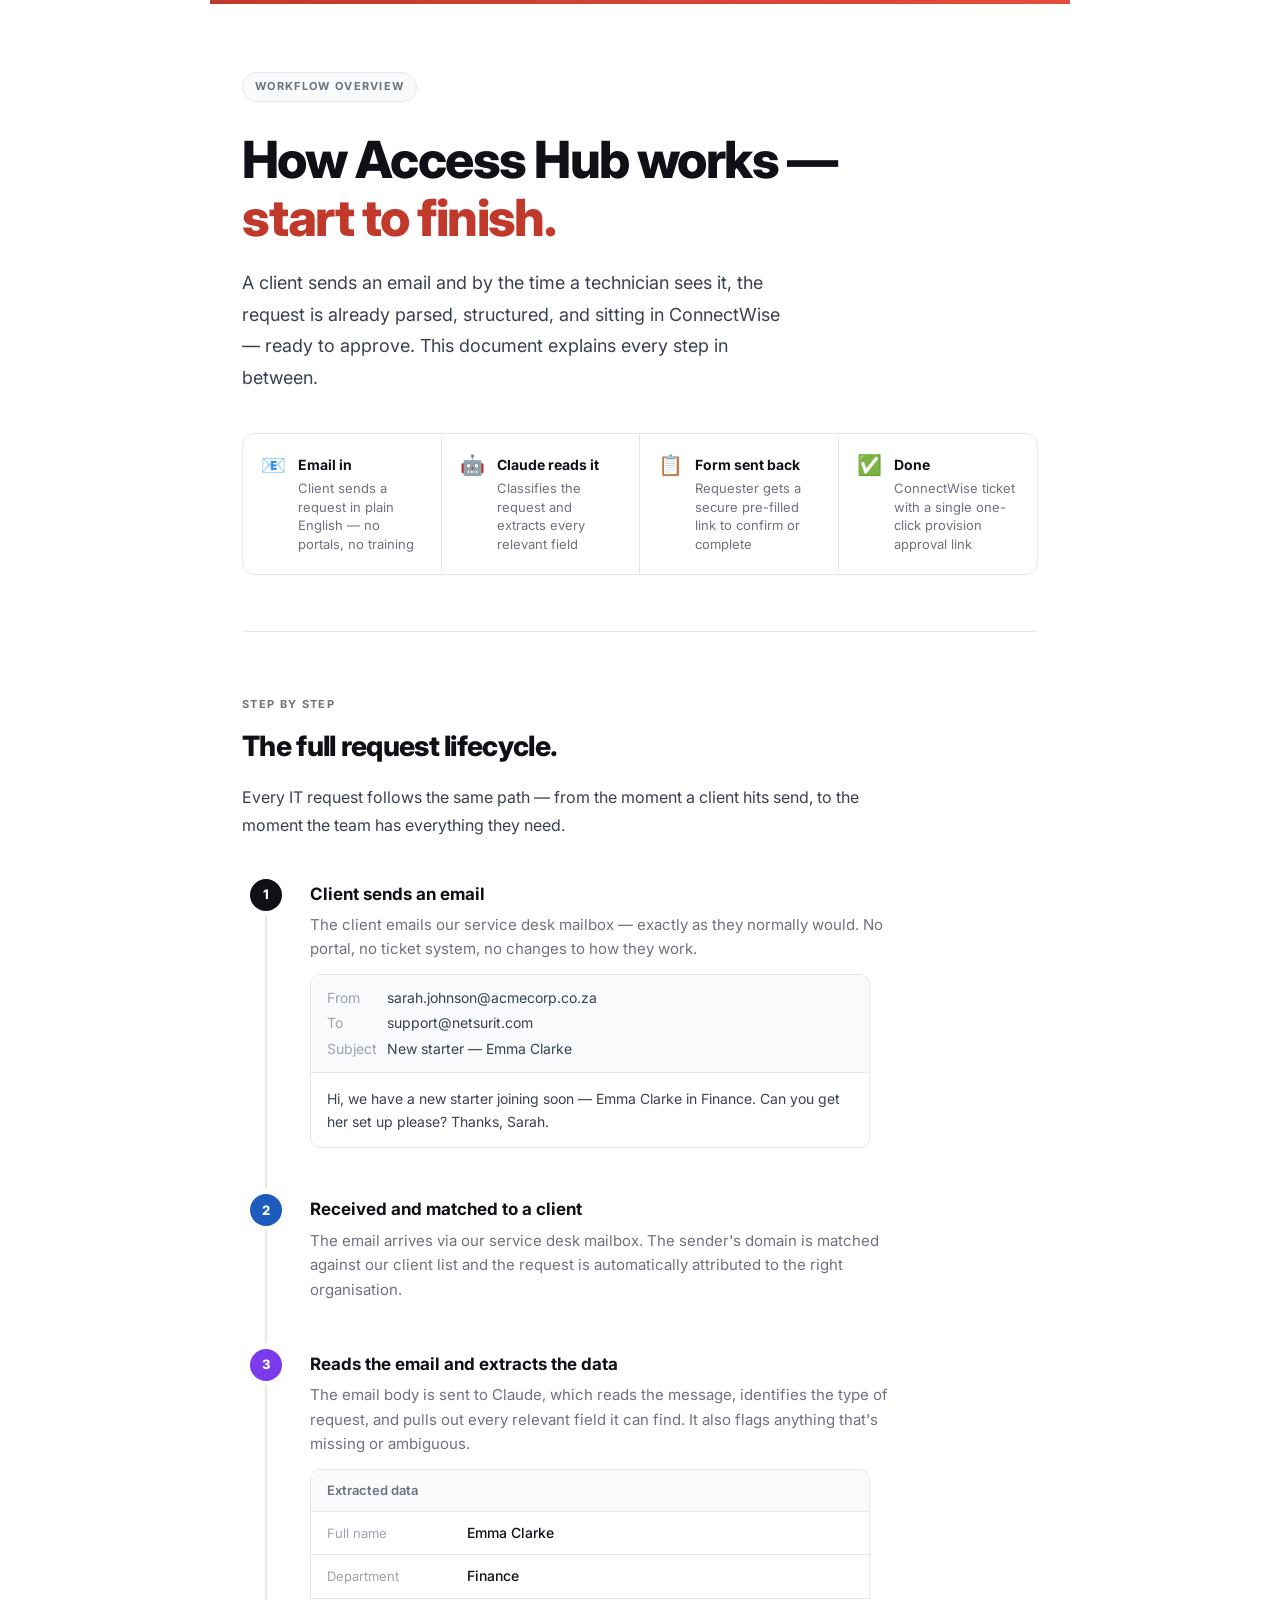
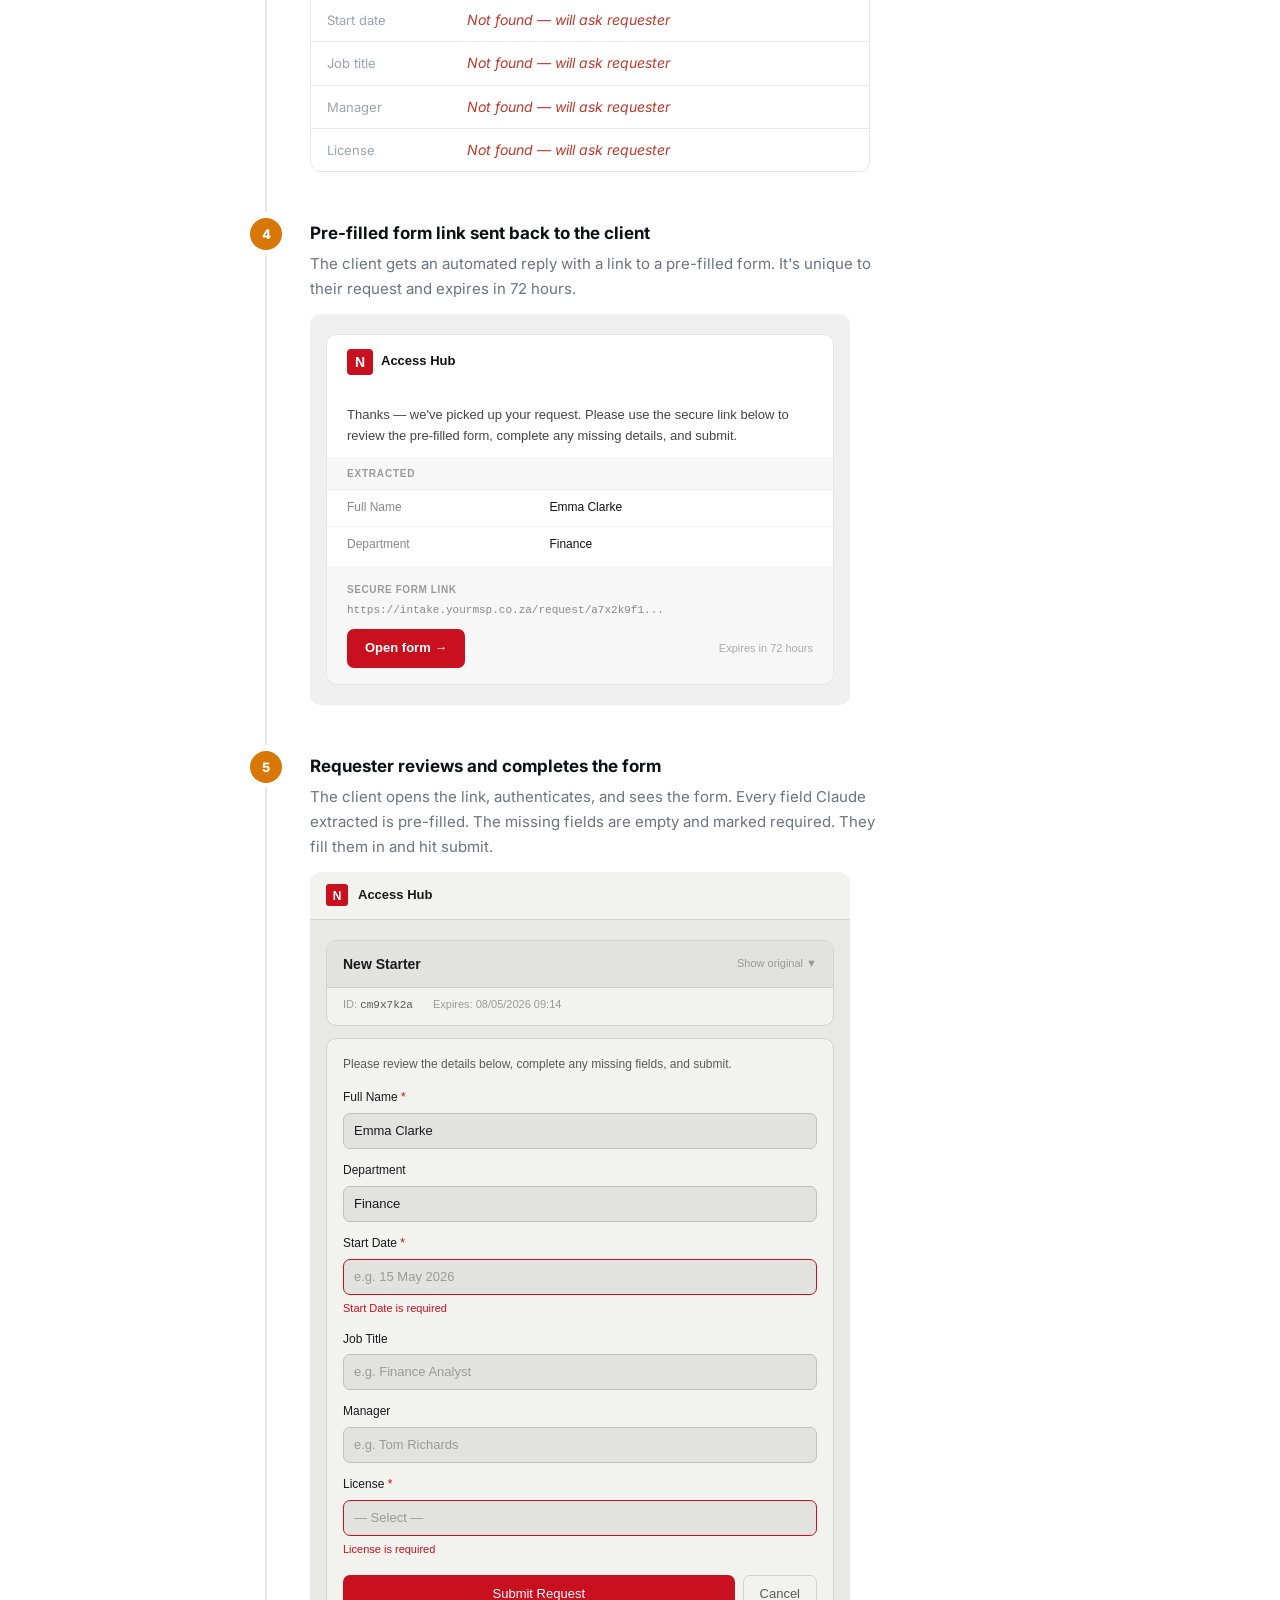
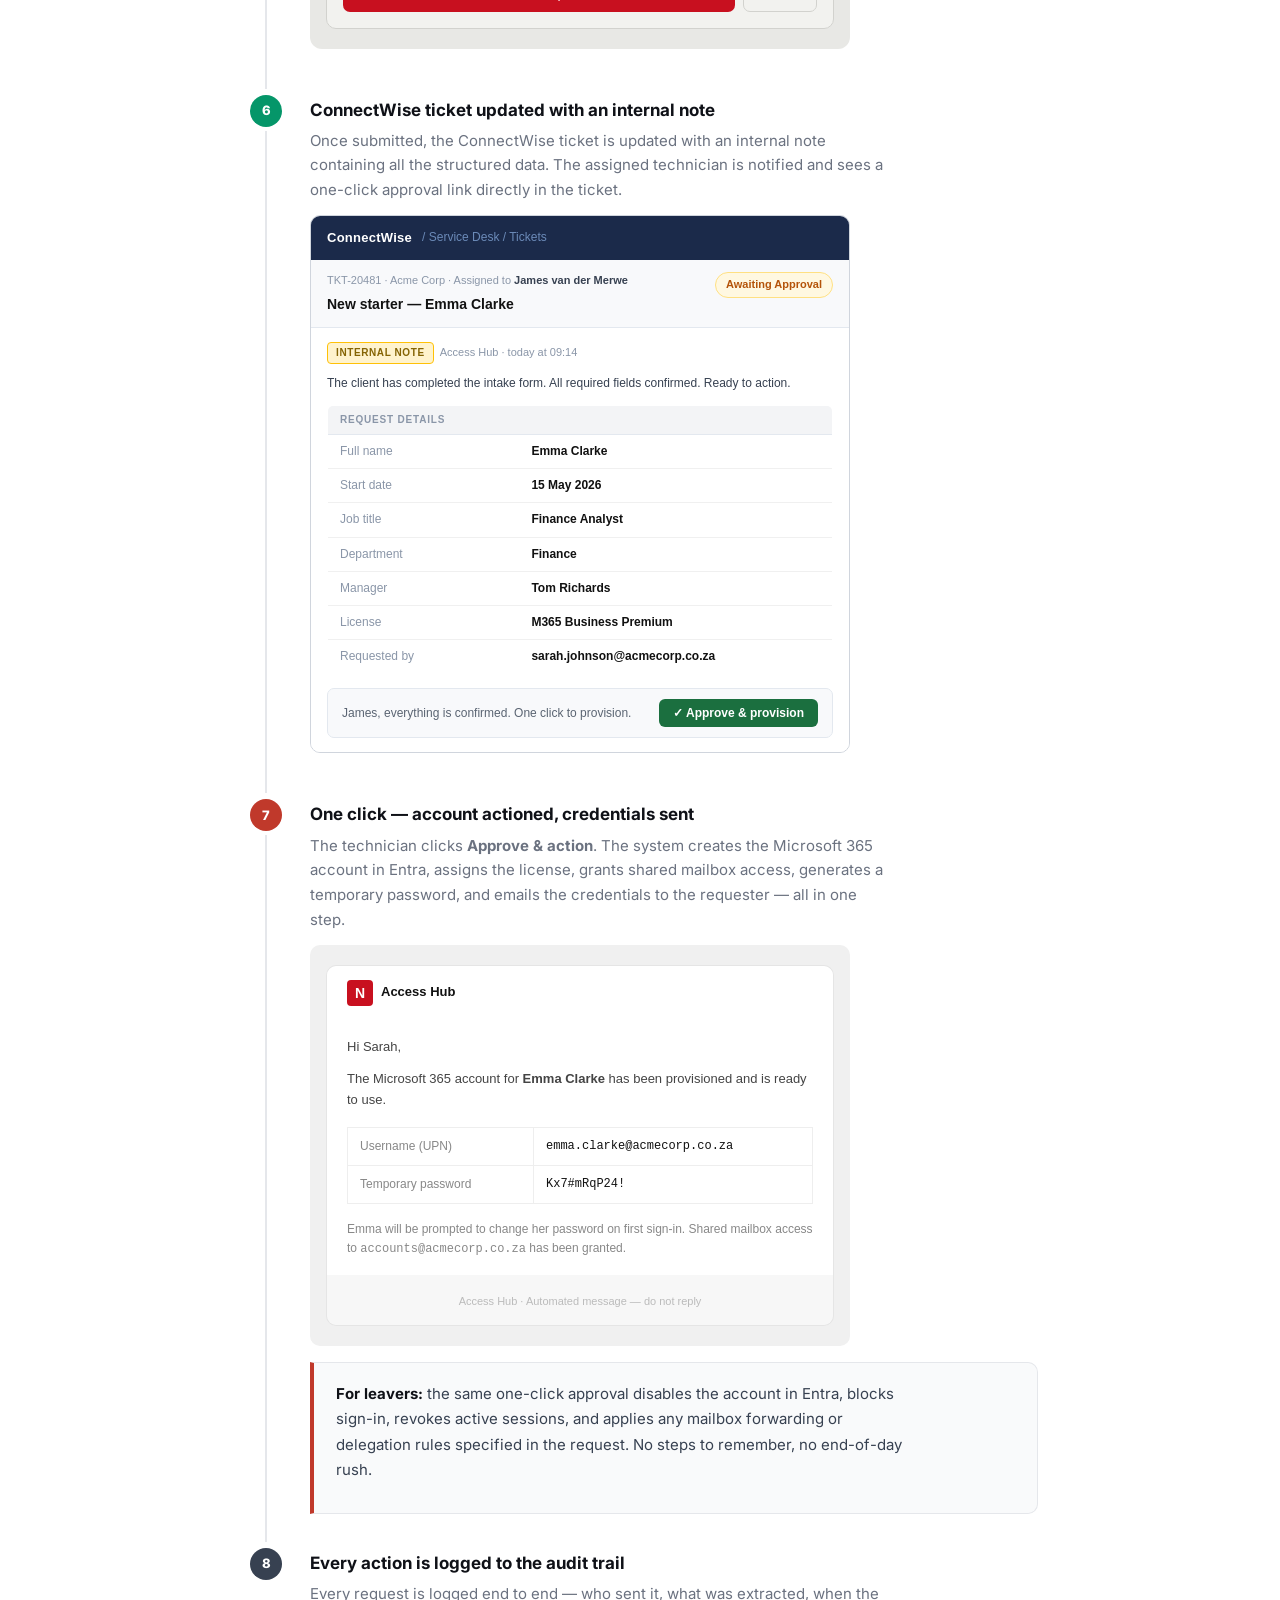
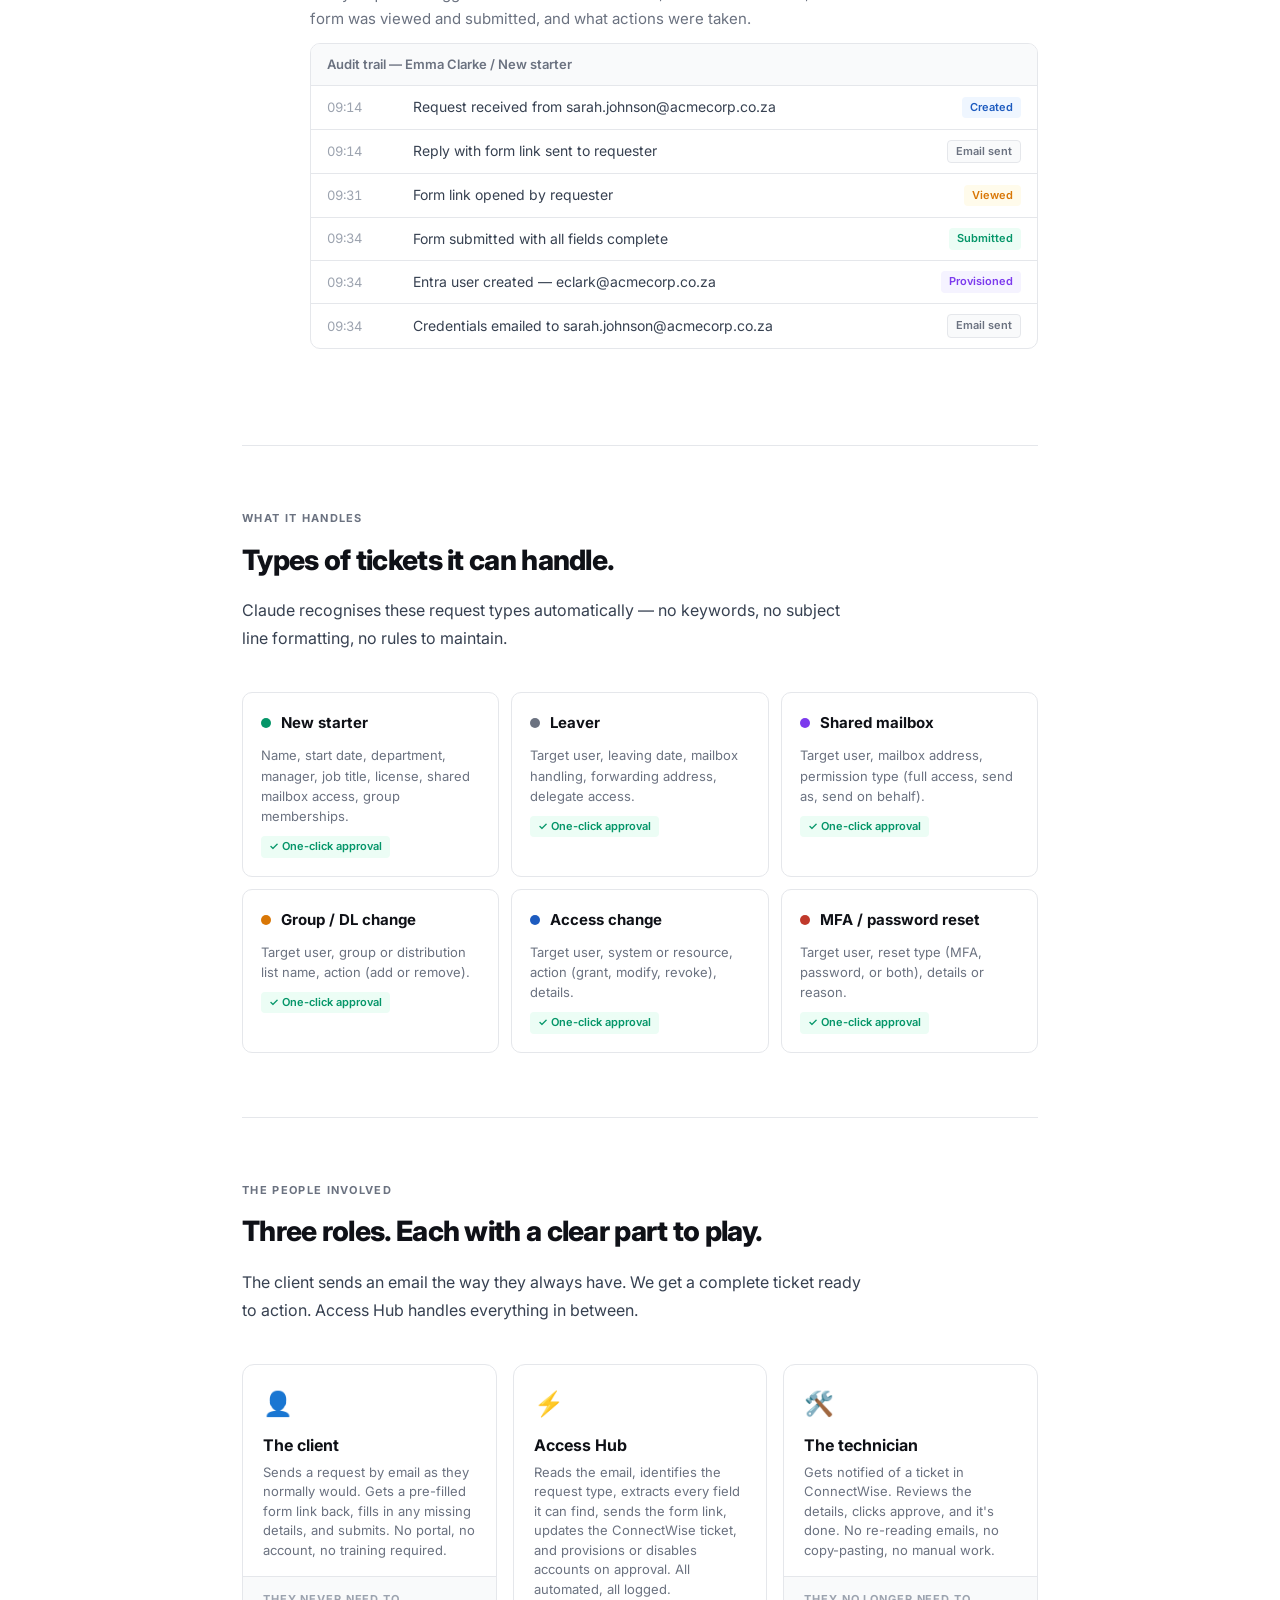
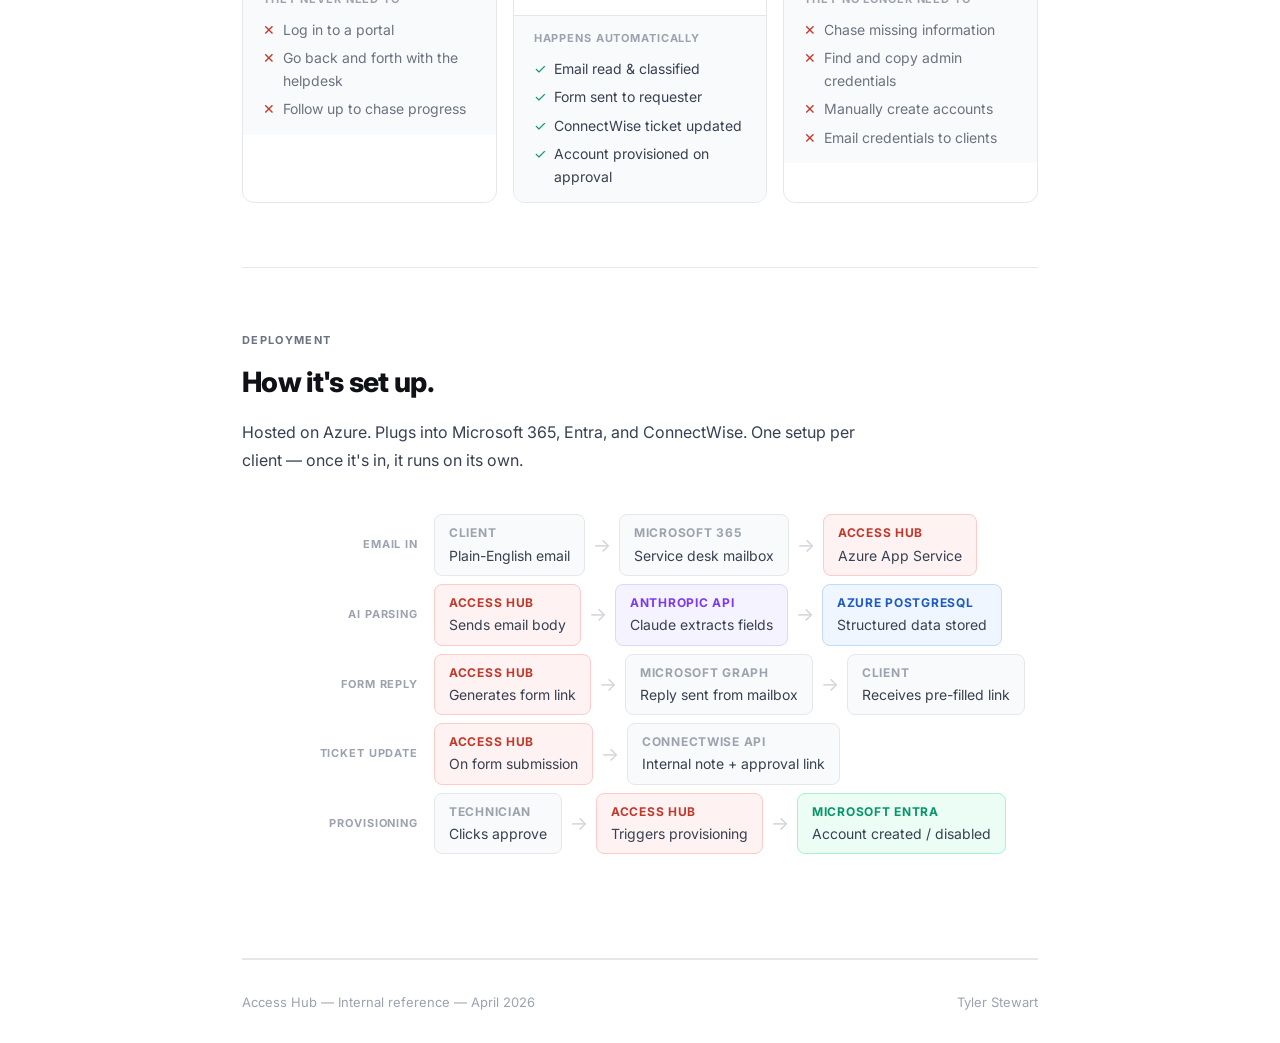
==== commit 86e213e9: "Update cover subtitle copy on Access Hub workflow page Co-Authored-By: Claude Sonnet 4.6 <noreply@an" ====
--- a/access-hub-workflow/index.html
+++ b/access-hub-workflow/index.html
@@ -515,9 +515,7 @@
     <div class="cover-label">Workflow overview</div>
     <h1>How Access Hub works —<br/><em>start to finish.</em></h1>
     <p class="cover-sub">
-      A client sends an email. By the time a technician sees it, the request is already
-      parsed, structured, and sitting in ConnectWise — ready to approve.
-      This document explains every step in between.
+      A client sends an email and by the time a technician sees it, the request is already parsed, structured, and sitting in ConnectWise — ready to approve. This document explains every step in between.
     </p>
 
     <div class="summary-bar">
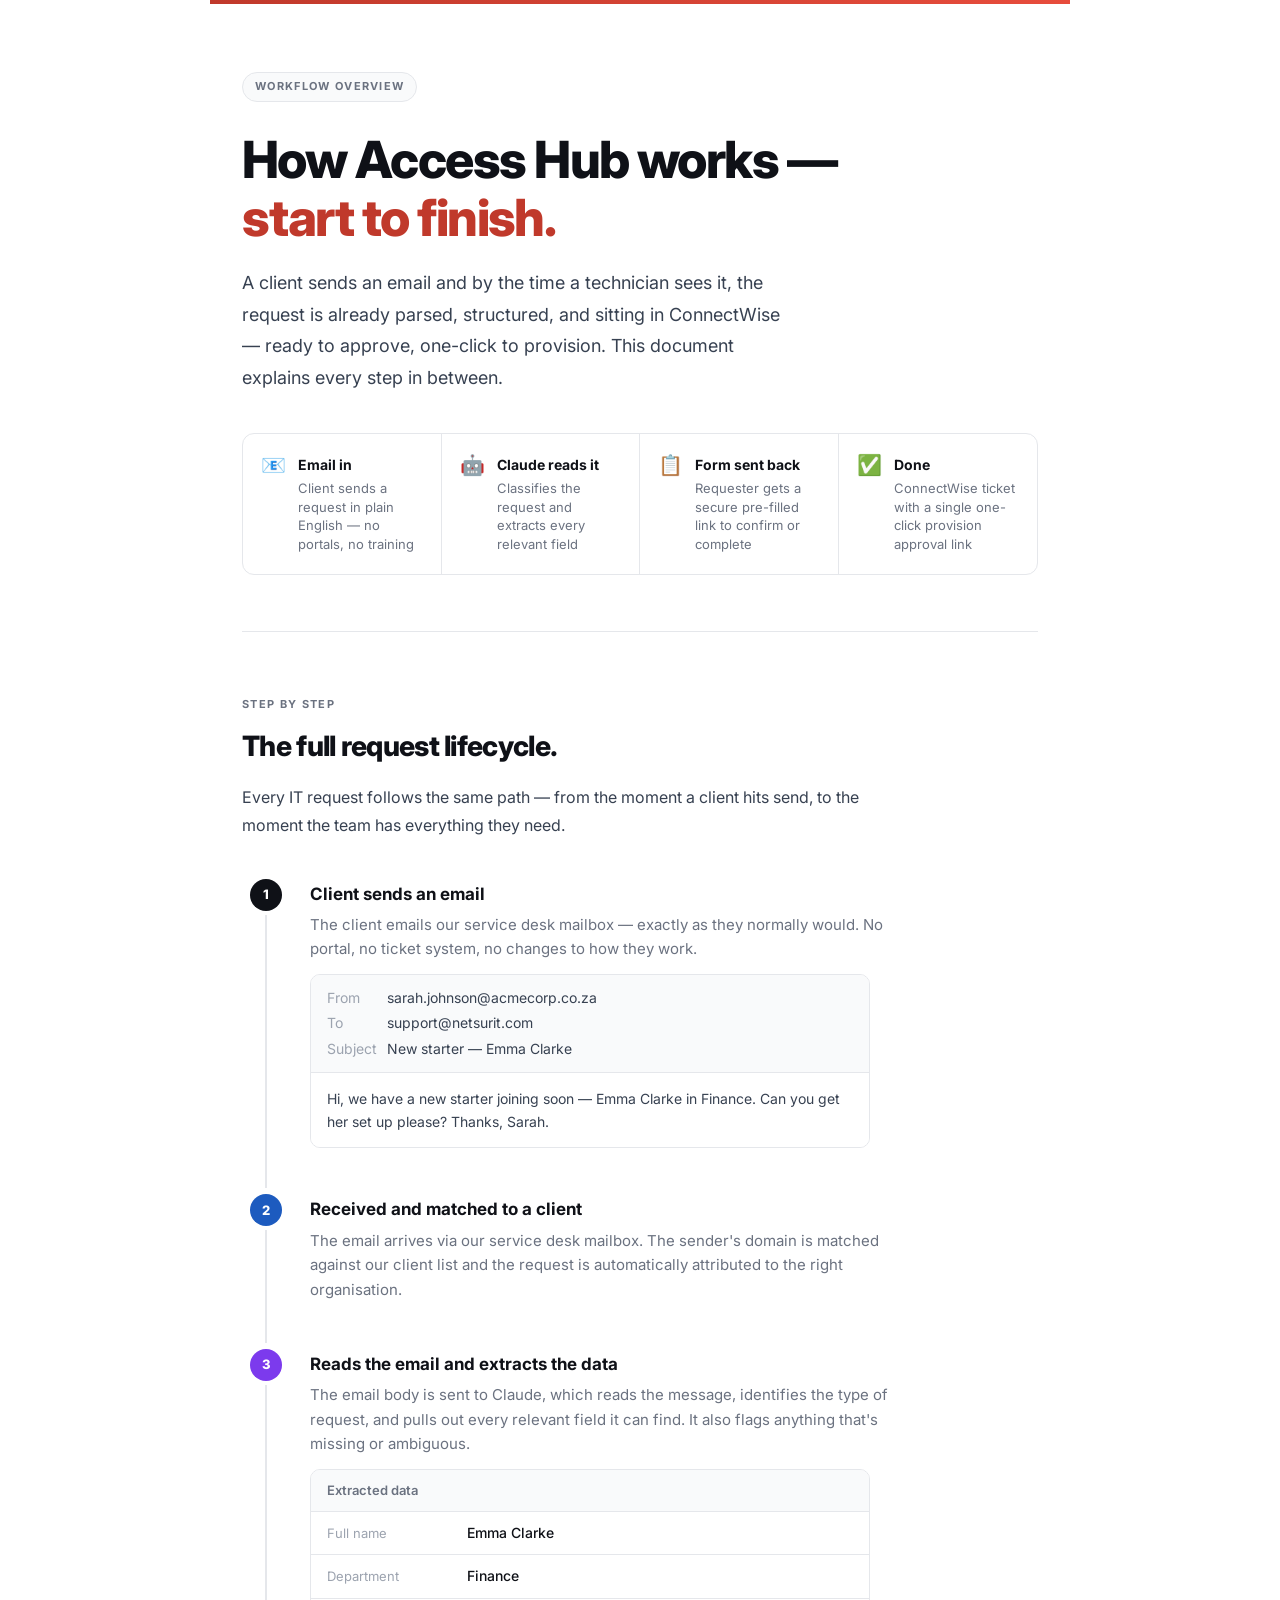
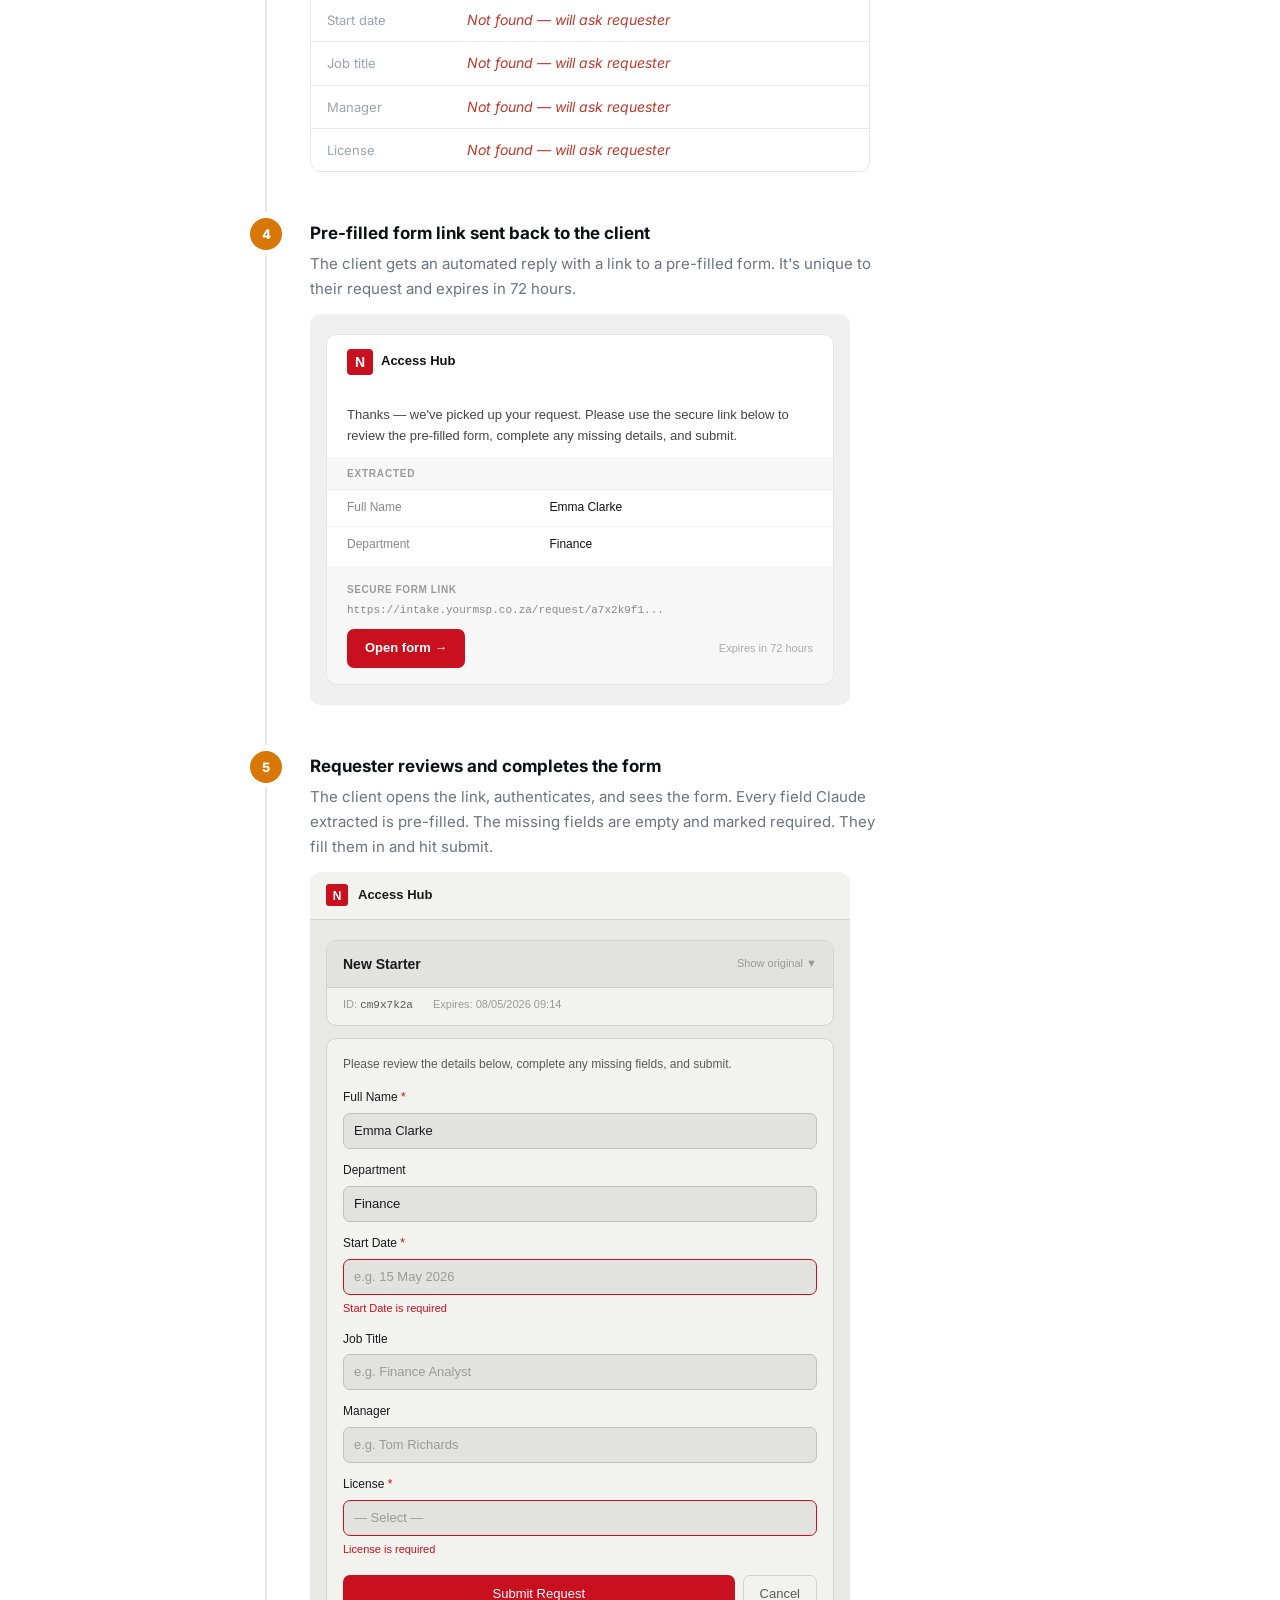
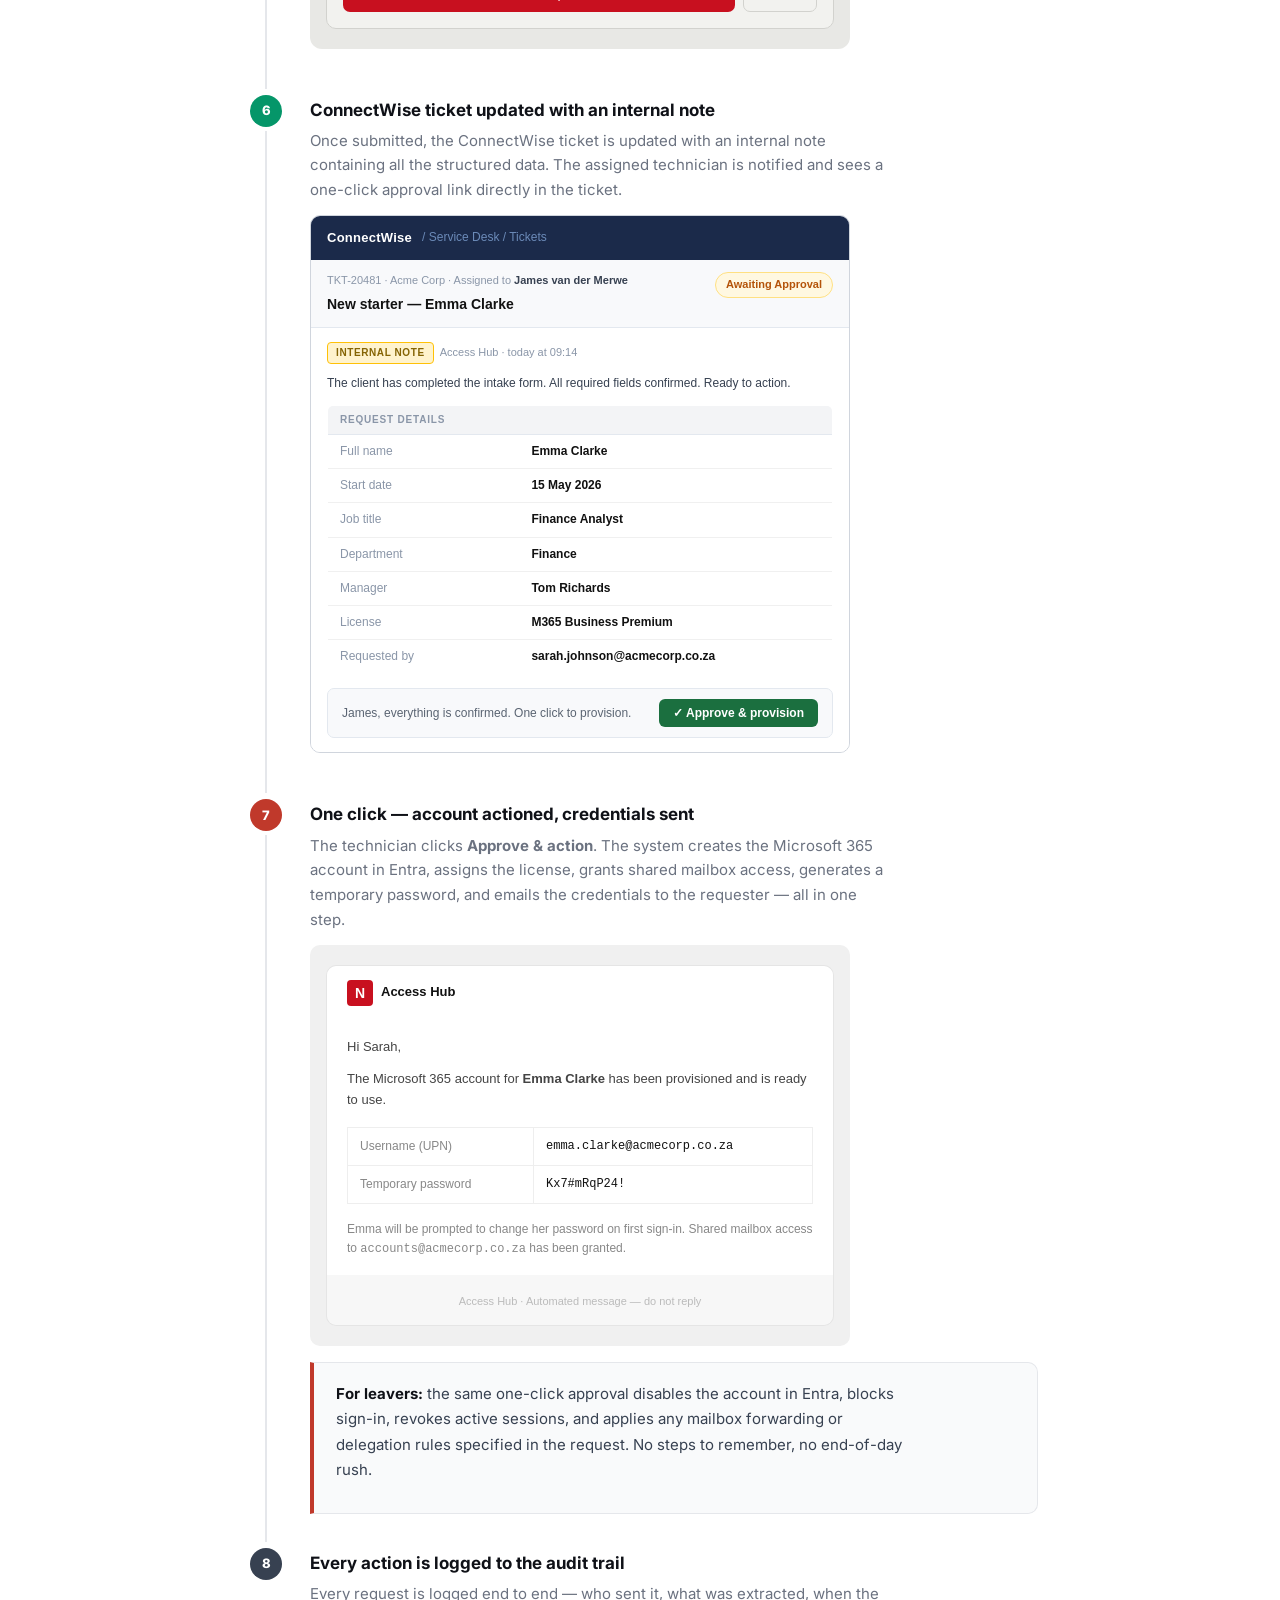
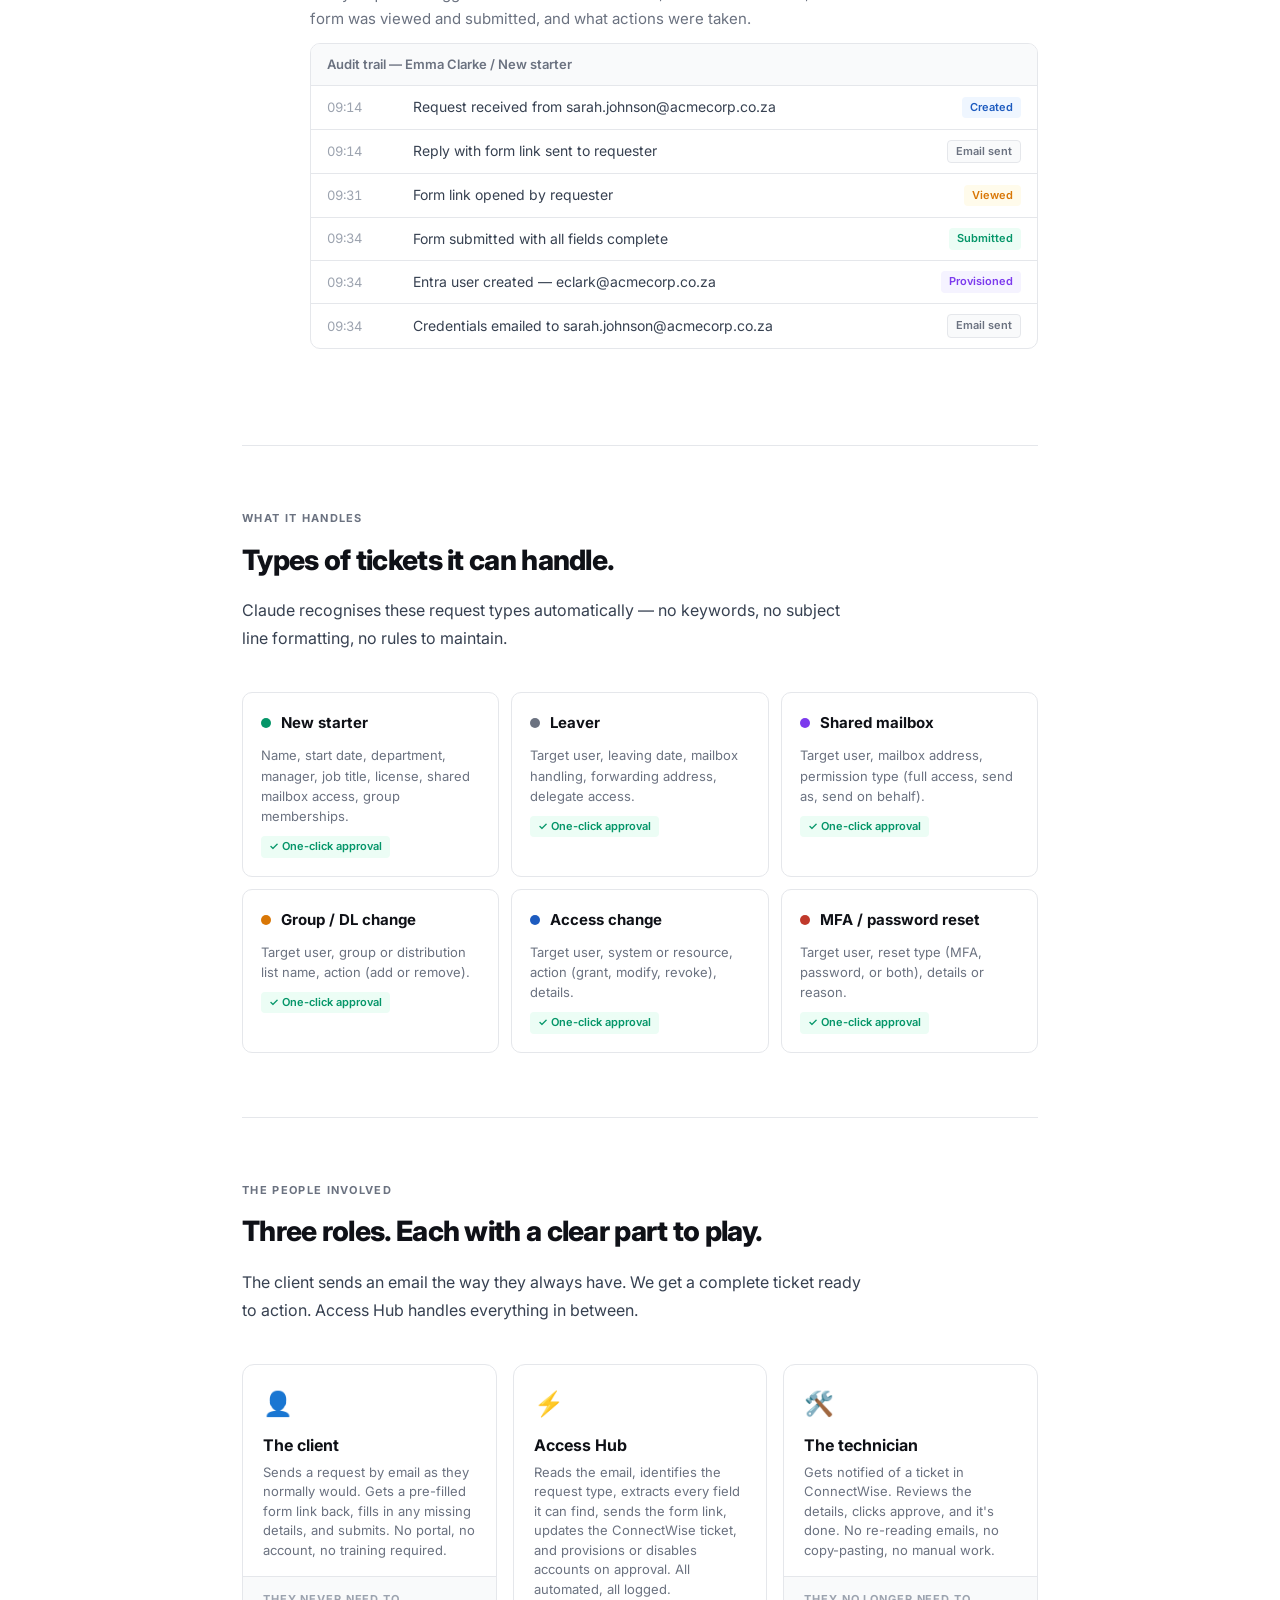
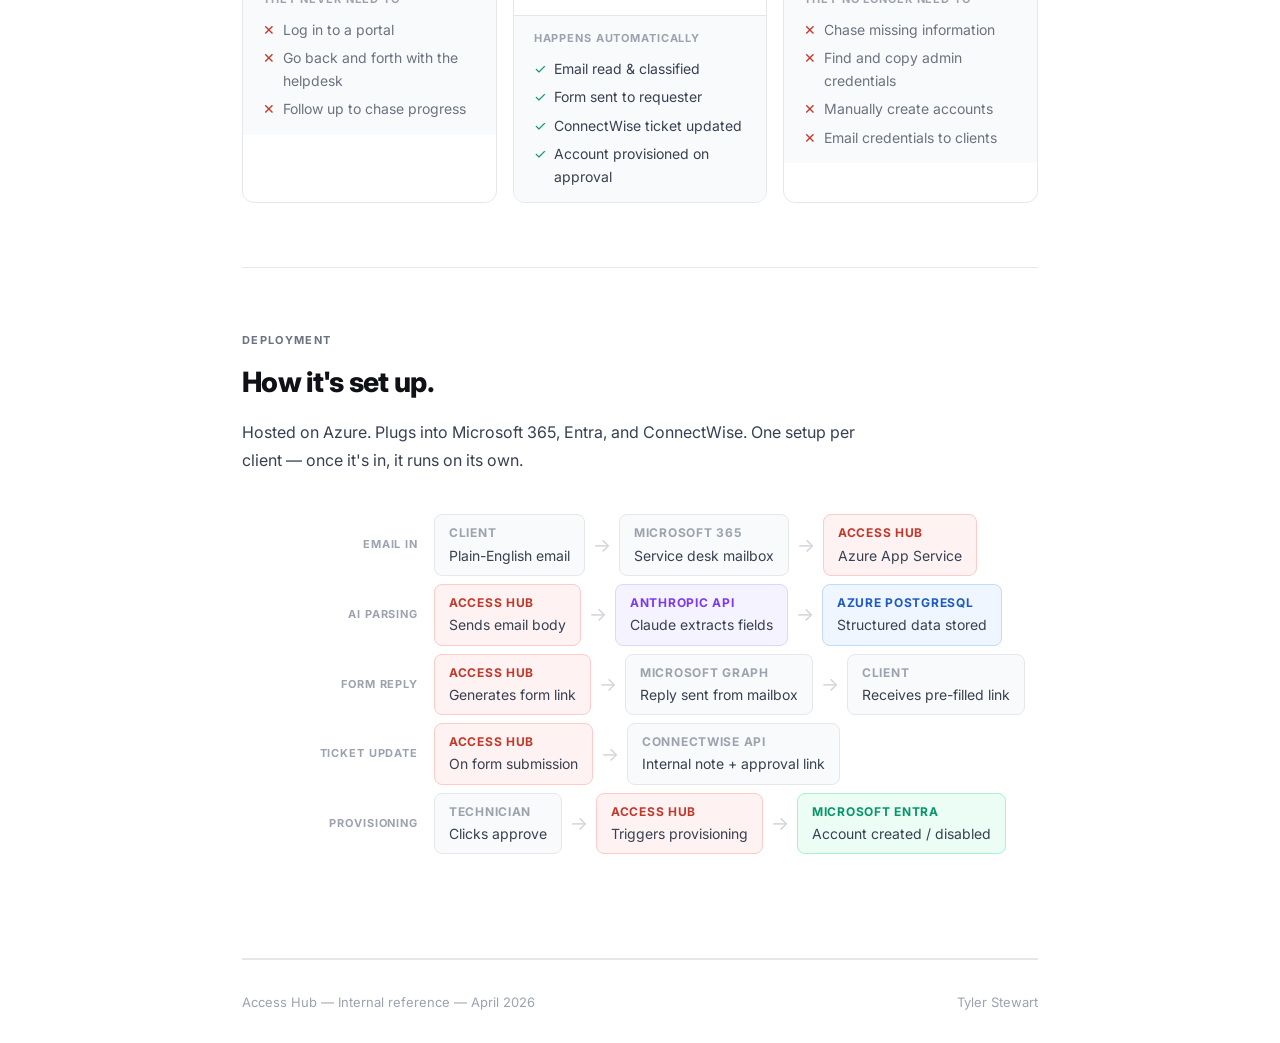
==== commit 0b5b712c: "Update cover subtitle: add one-click to provision Co-Authored-By: Claude Sonnet 4.6 <noreply@anthrop" ====
--- a/access-hub-workflow/index.html
+++ b/access-hub-workflow/index.html
@@ -515,7 +515,7 @@
     <div class="cover-label">Workflow overview</div>
     <h1>How Access Hub works —<br/><em>start to finish.</em></h1>
     <p class="cover-sub">
-      A client sends an email and by the time a technician sees it, the request is already parsed, structured, and sitting in ConnectWise — ready to approve. This document explains every step in between.
+      A client sends an email and by the time a technician sees it, the request is already parsed, structured, and sitting in ConnectWise — ready to approve, one-click to provision. This document explains every step in between.
     </p>
 
     <div class="summary-bar">
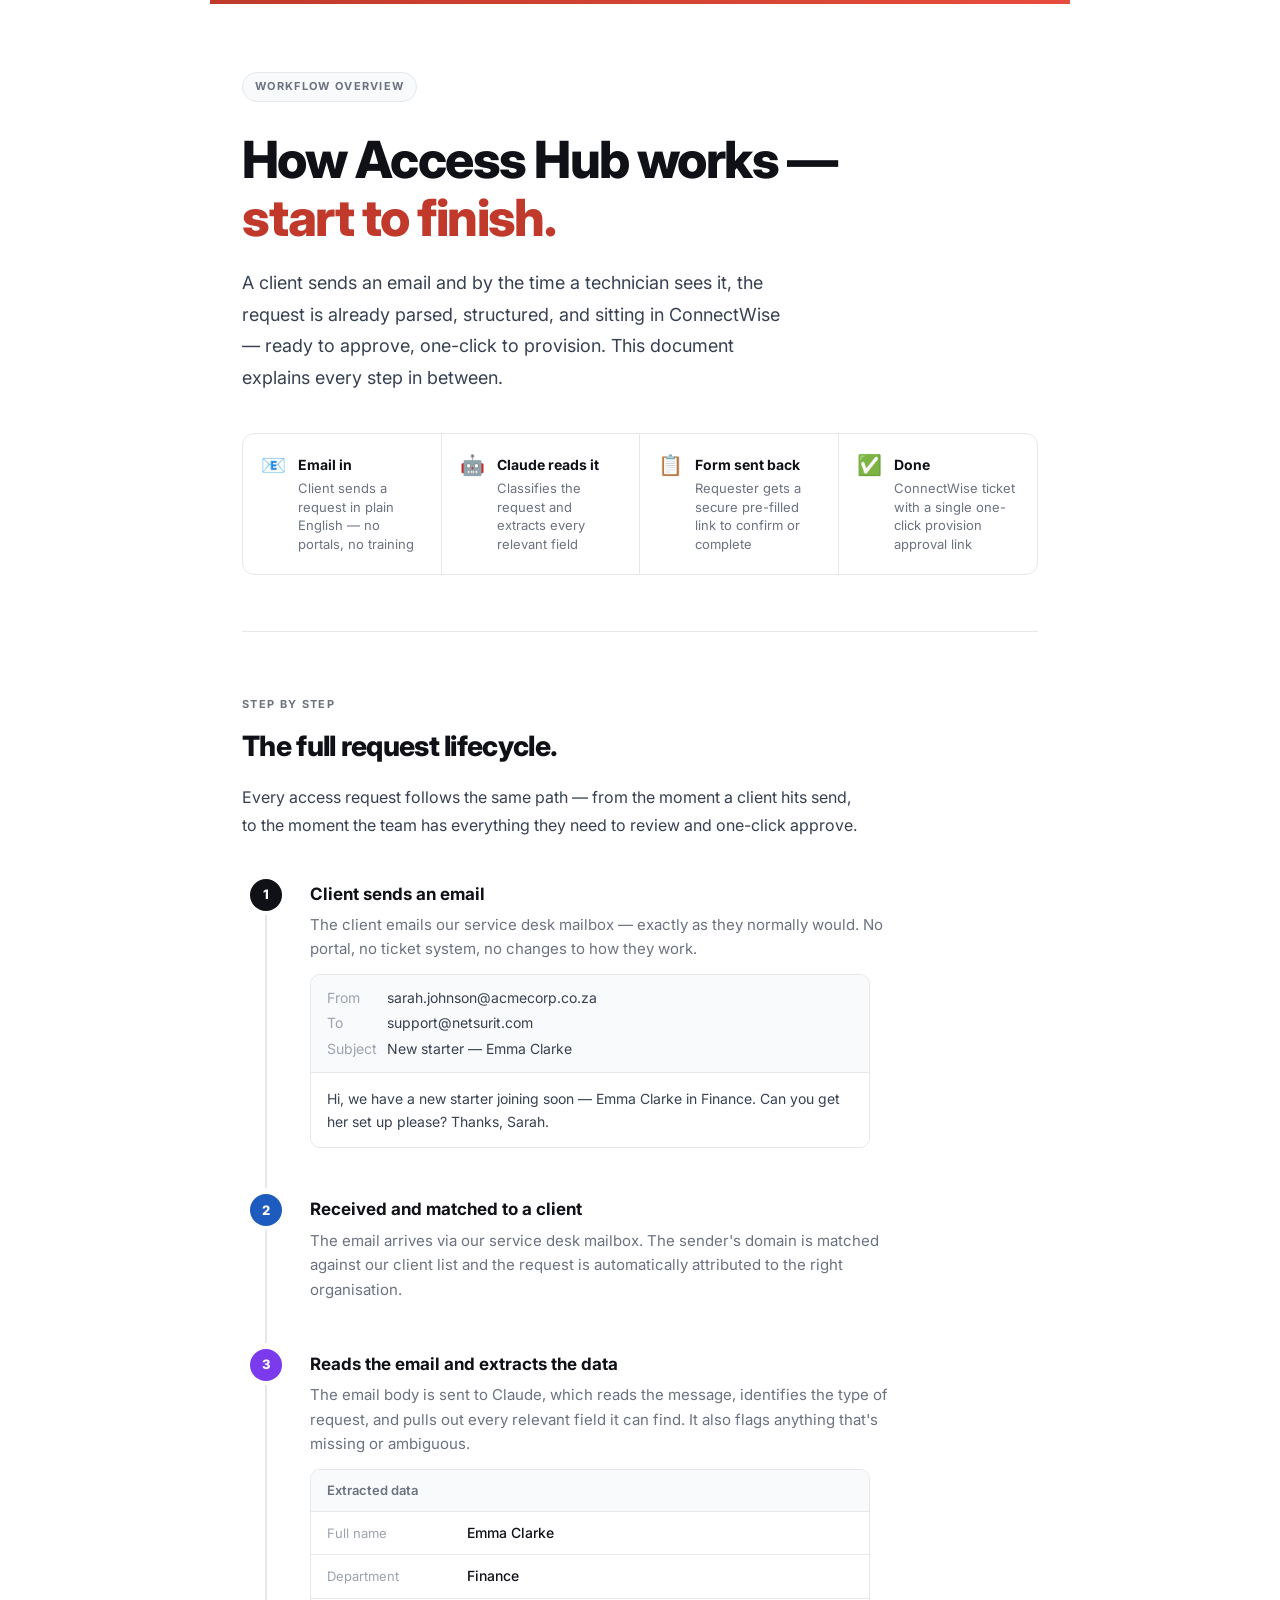
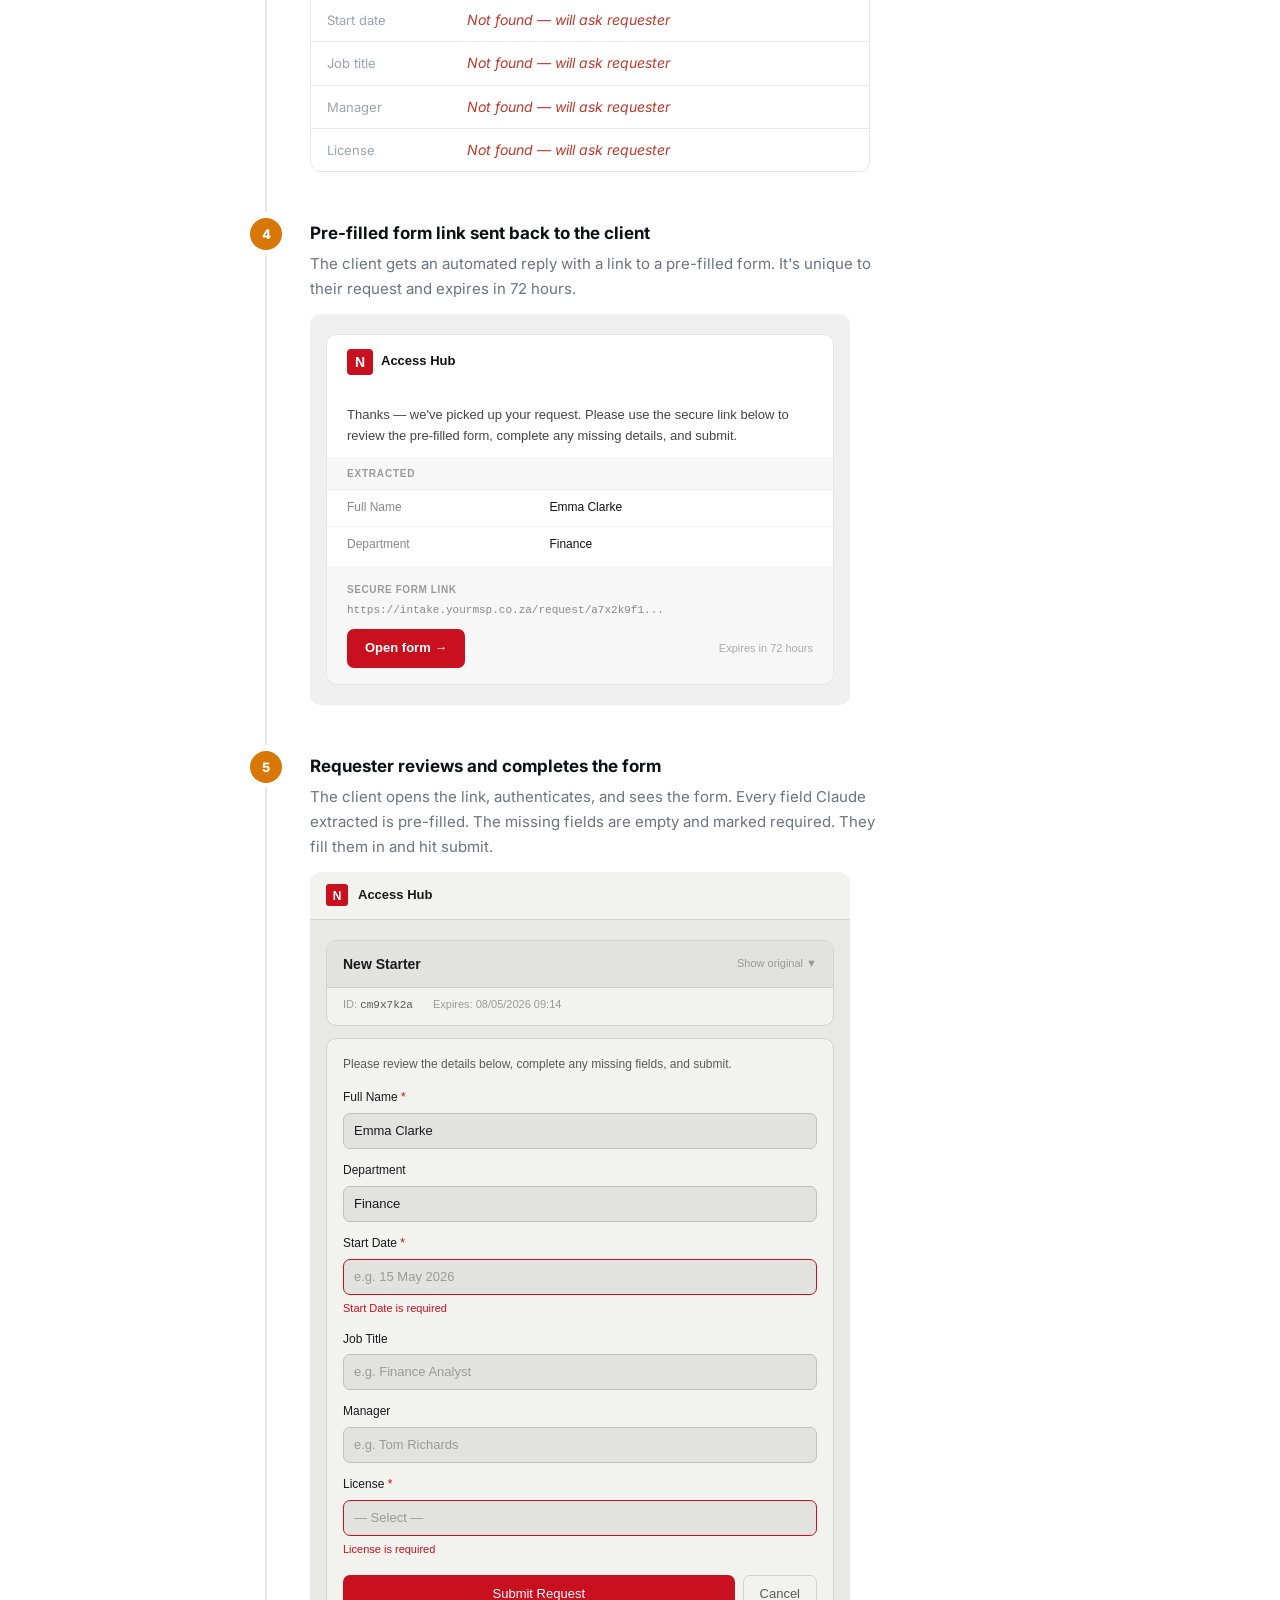
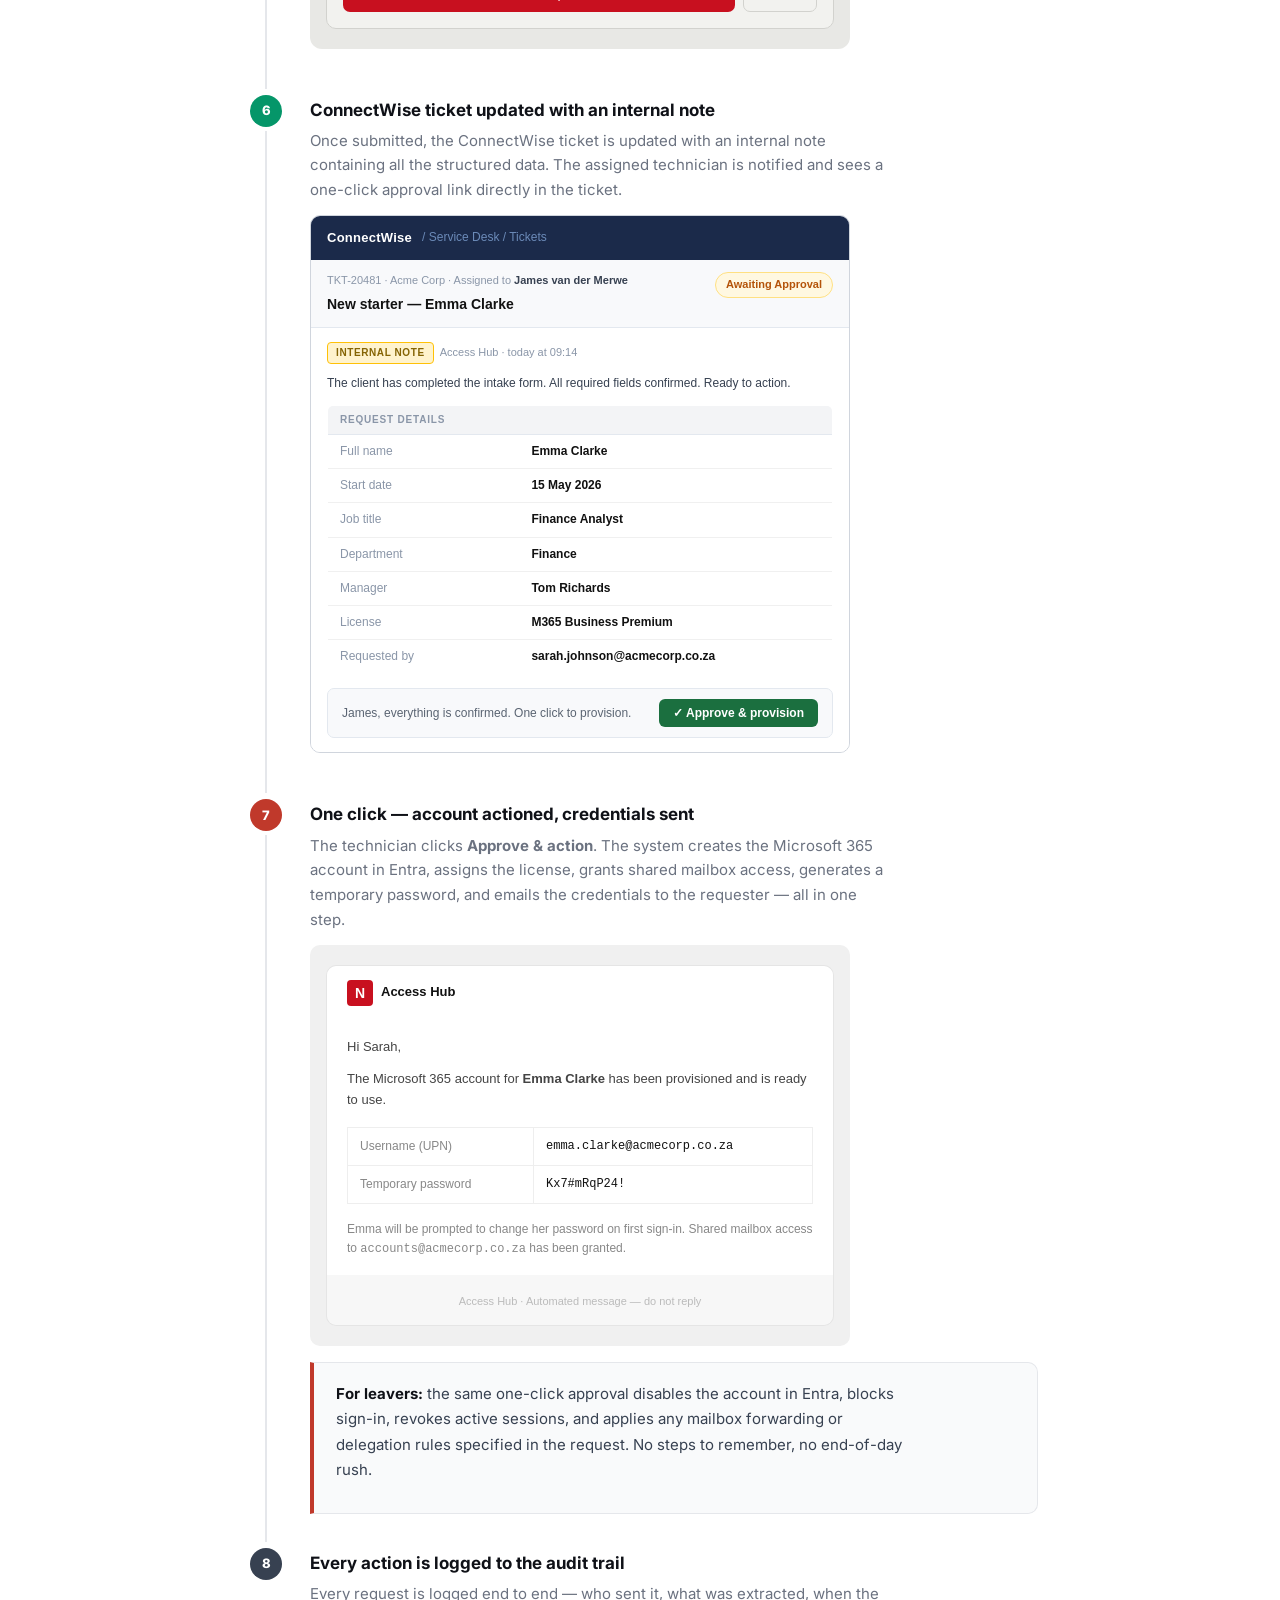
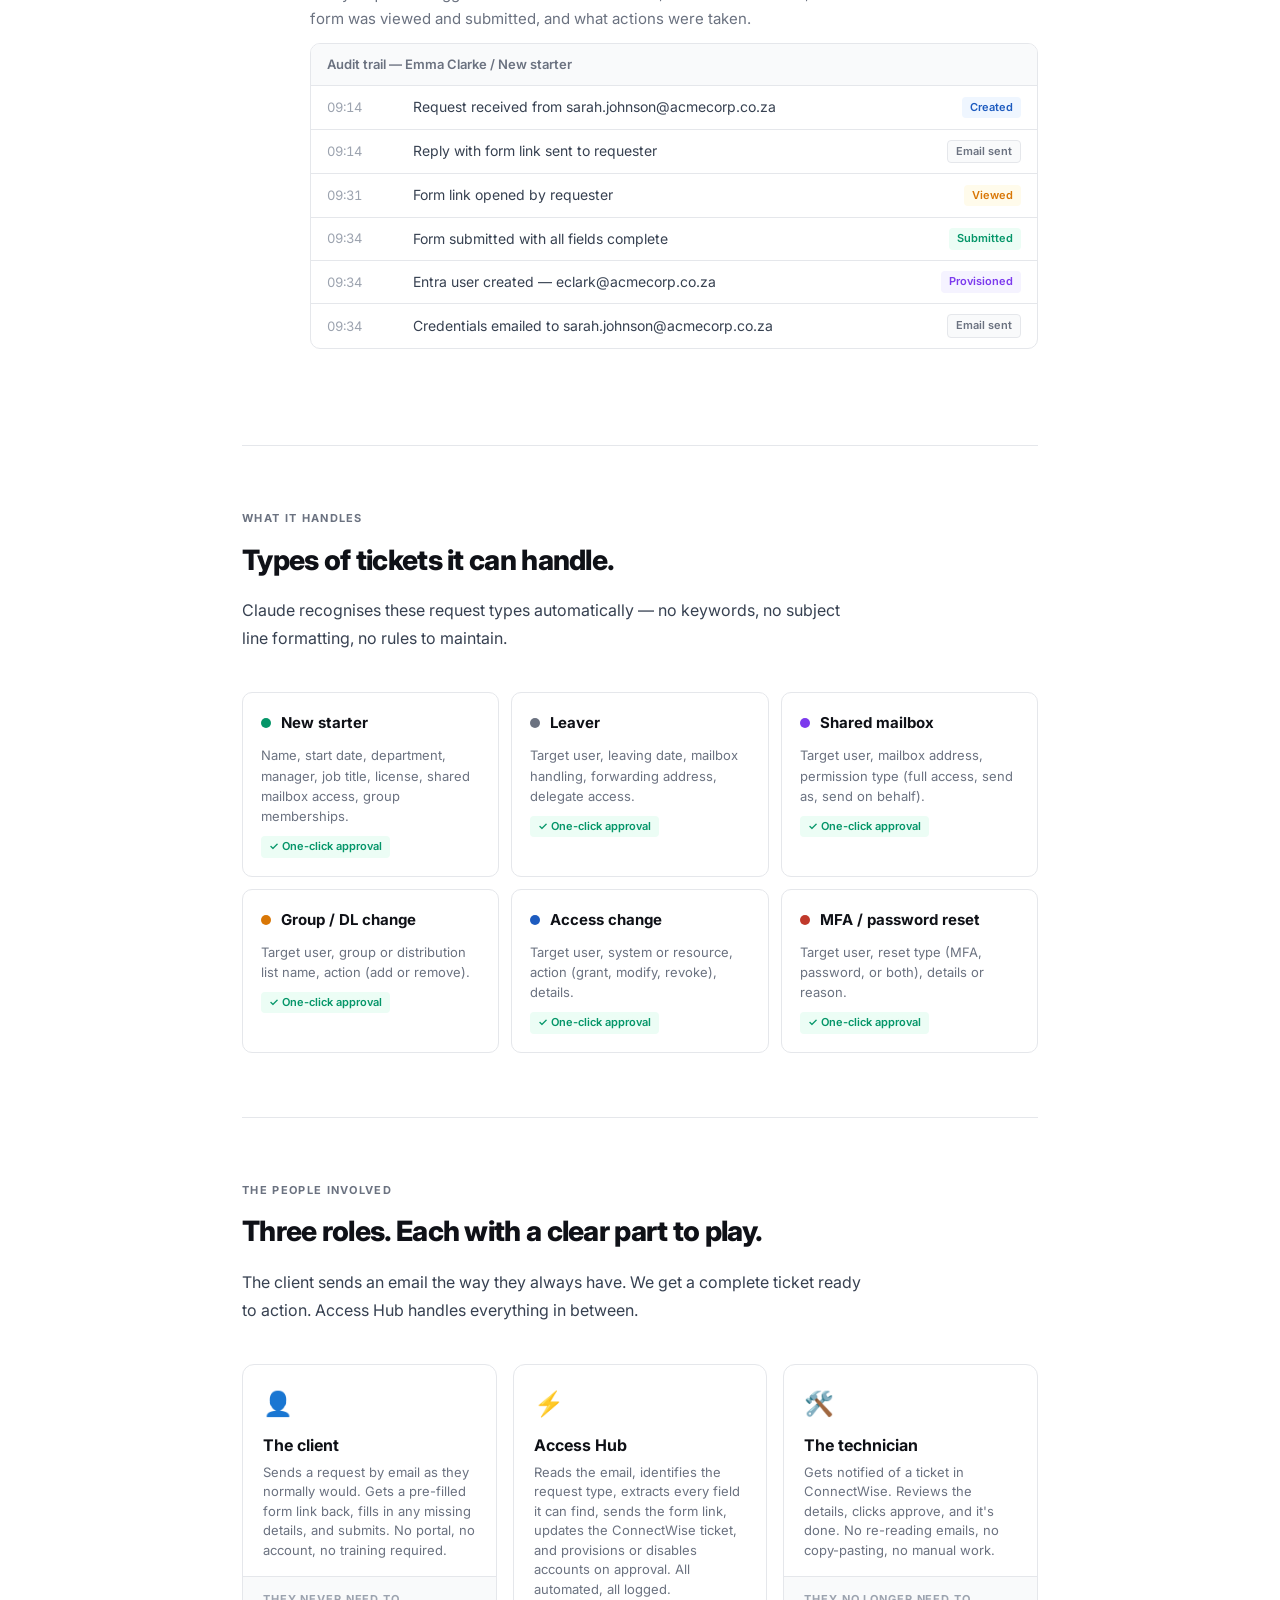
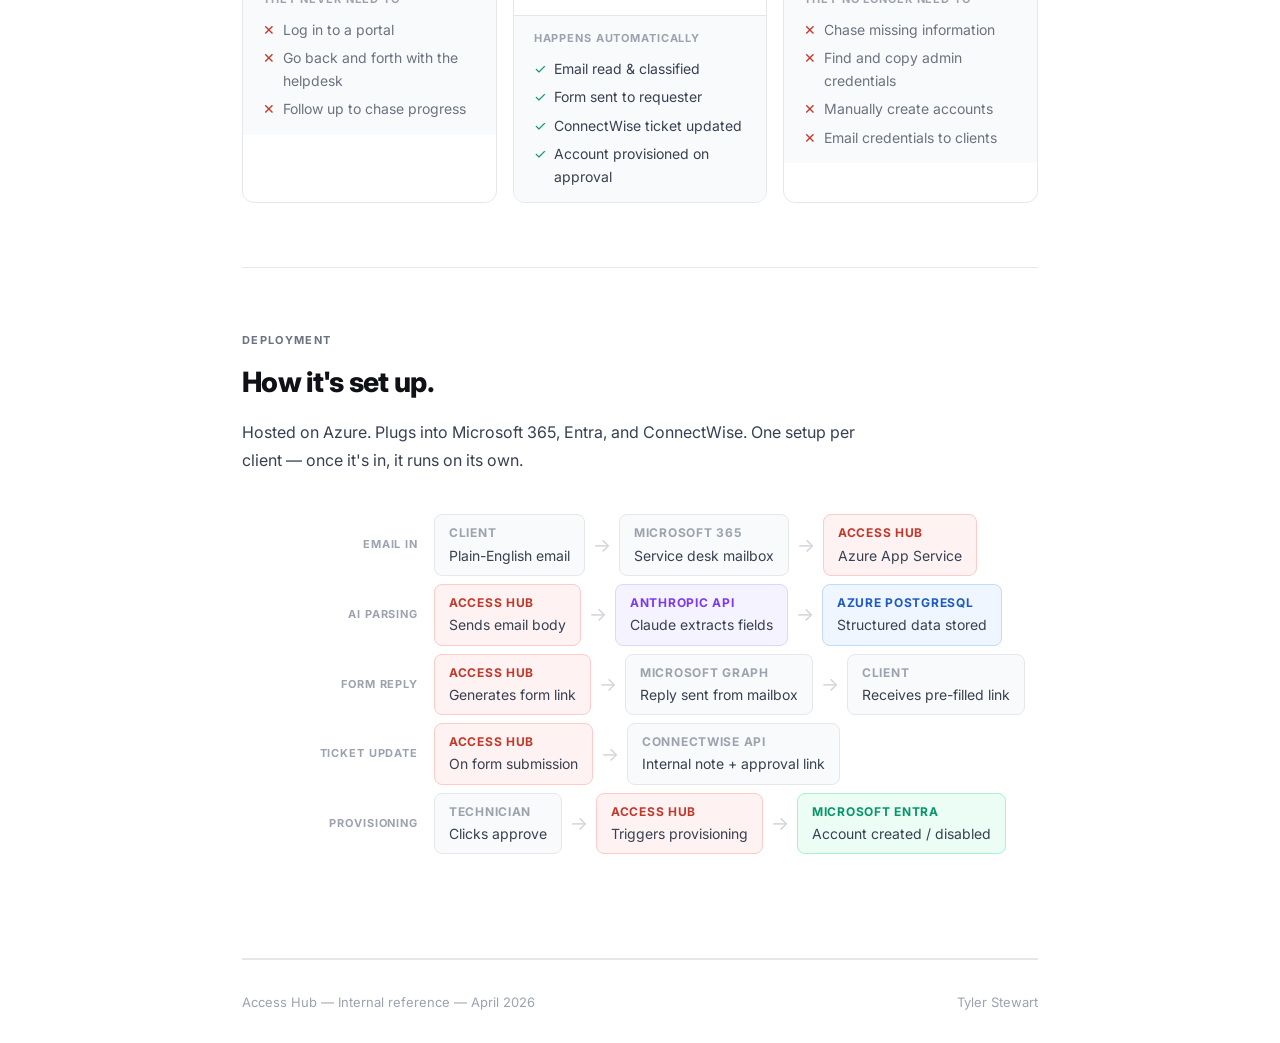
==== commit ff790a36: "Update request lifecycle section intro copy Co-Authored-By: Claude Sonnet 4.6 <noreply@anthropic.com" ====
--- a/access-hub-workflow/index.html
+++ b/access-hub-workflow/index.html
@@ -555,8 +555,7 @@
     <div class="section-label">Step by step</div>
     <h2>The full request lifecycle.</h2>
     <p class="section-intro">
-      Every IT request follows the same path — from the moment a client hits send,
-      to the moment the team has everything they need.
+      Every access request follows the same path — from the moment a client hits send, to the moment the team has everything they need to review and one-click approve.
     </p>
 
     <div class="flow">
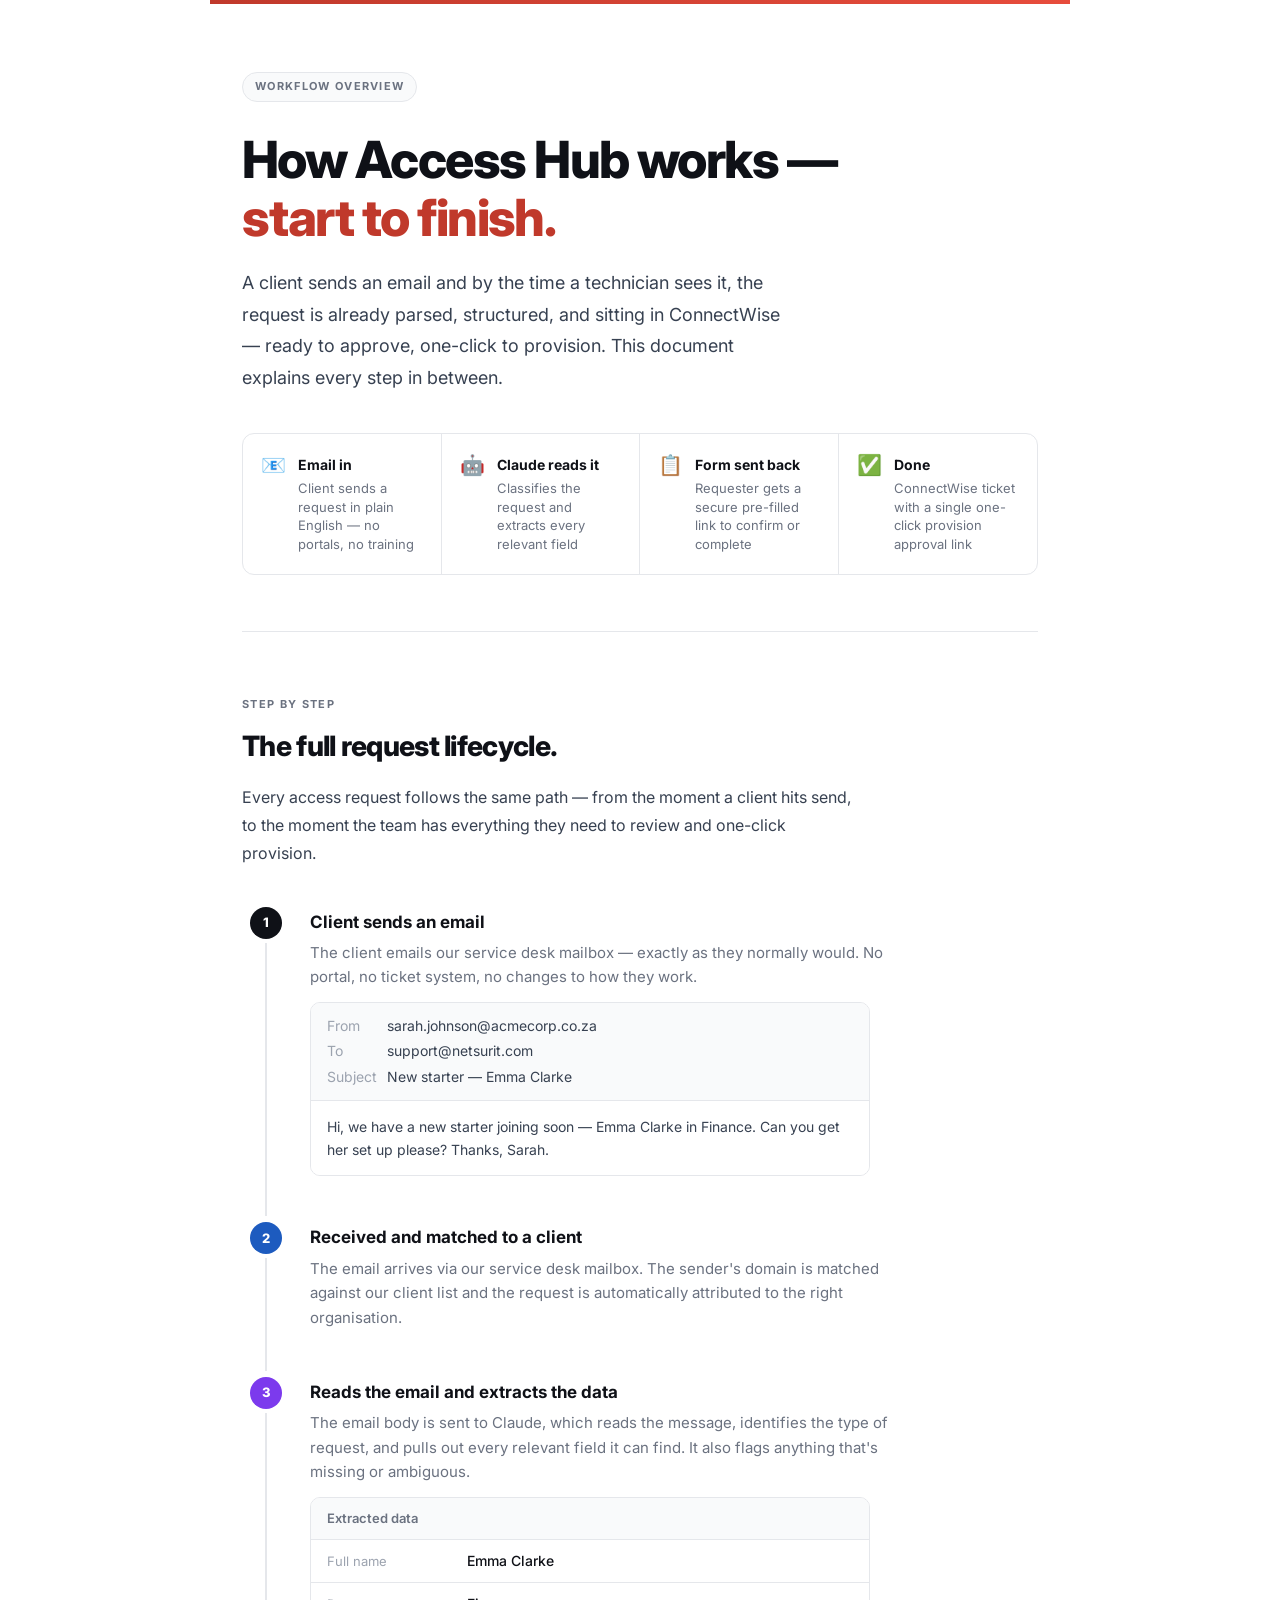
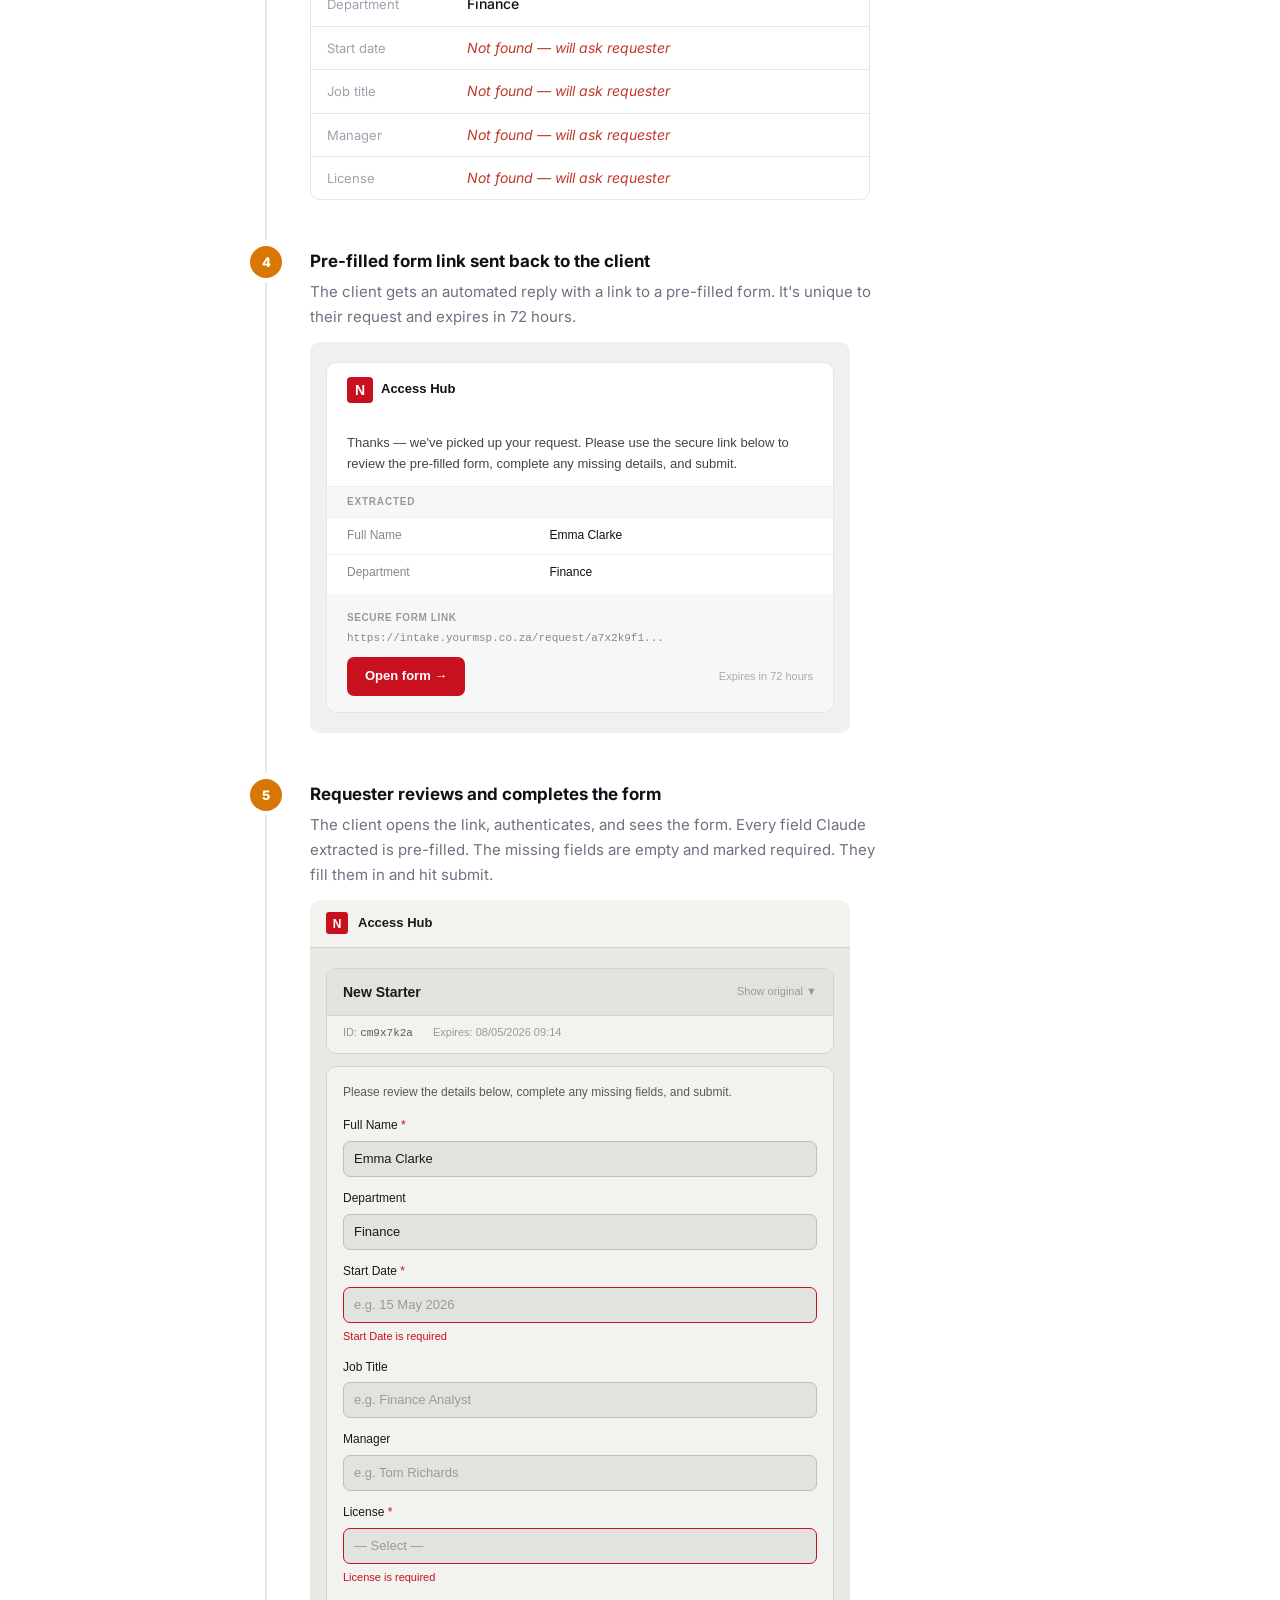
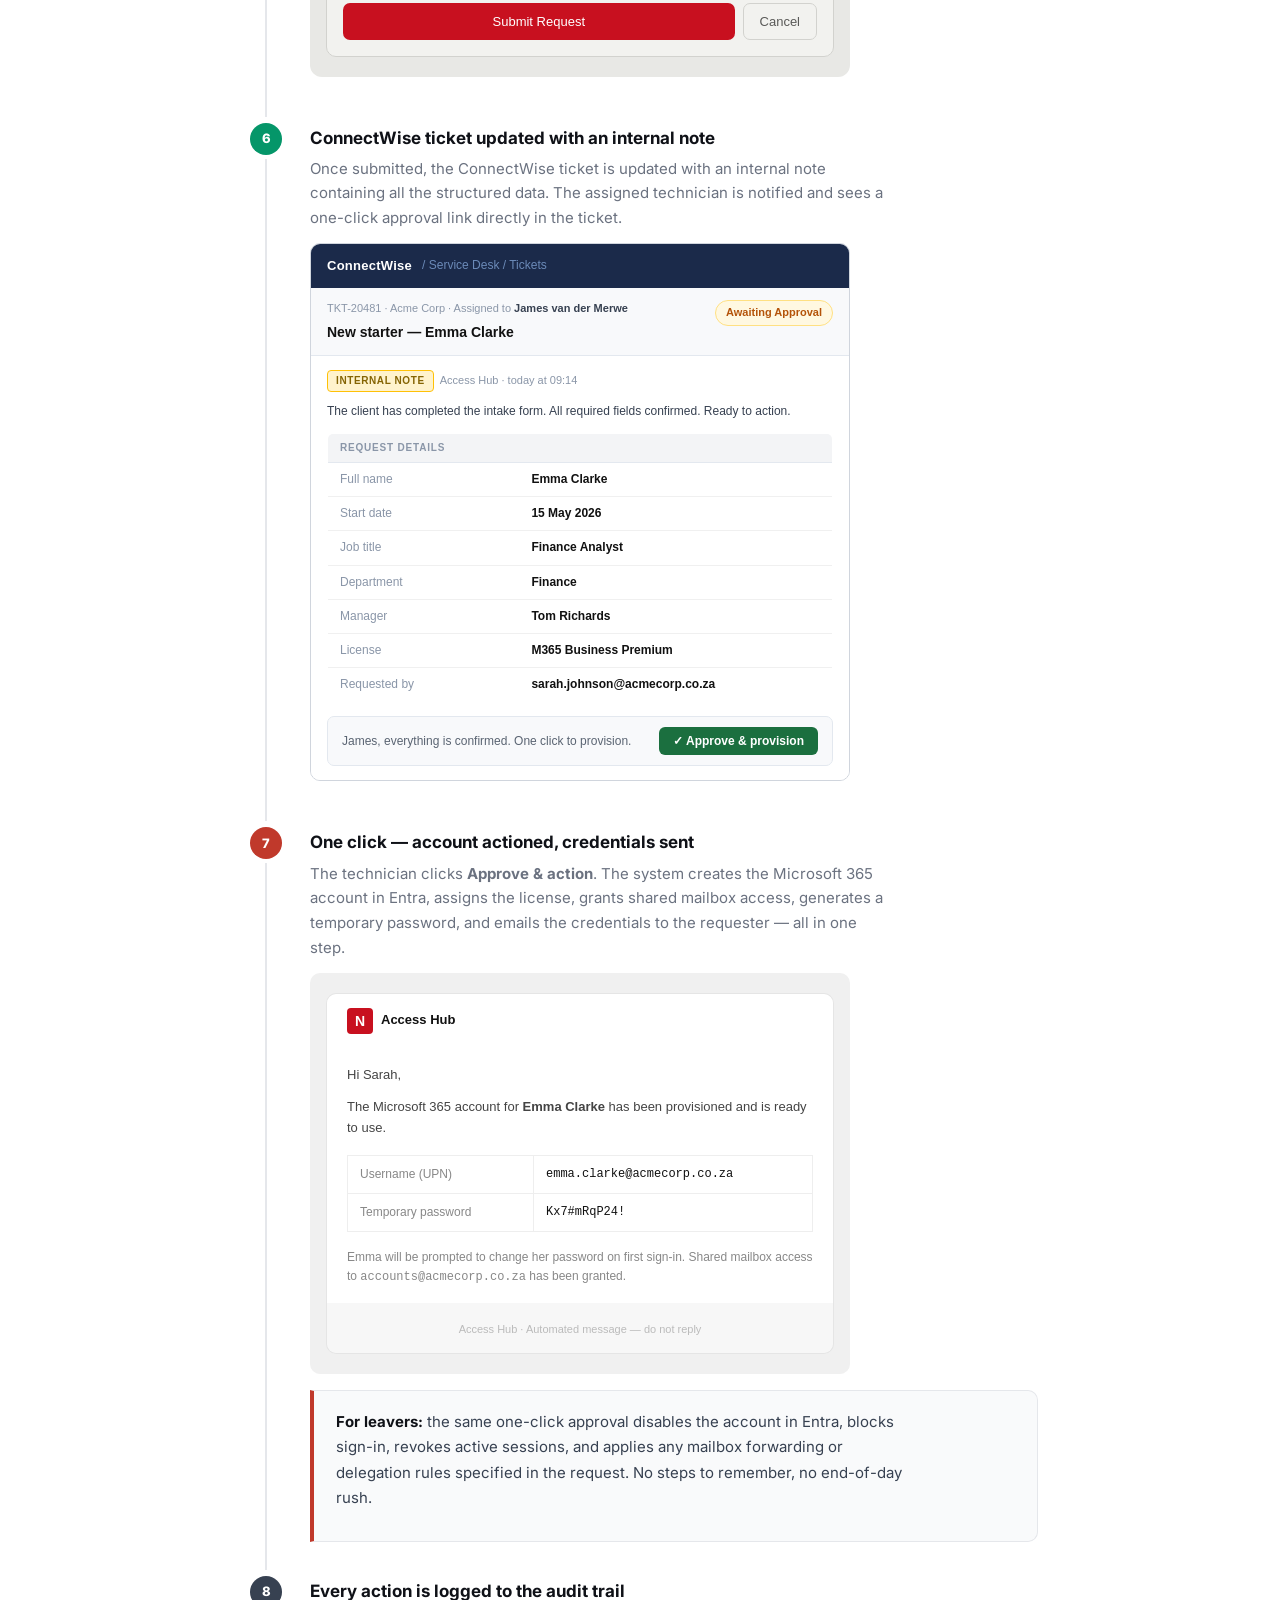
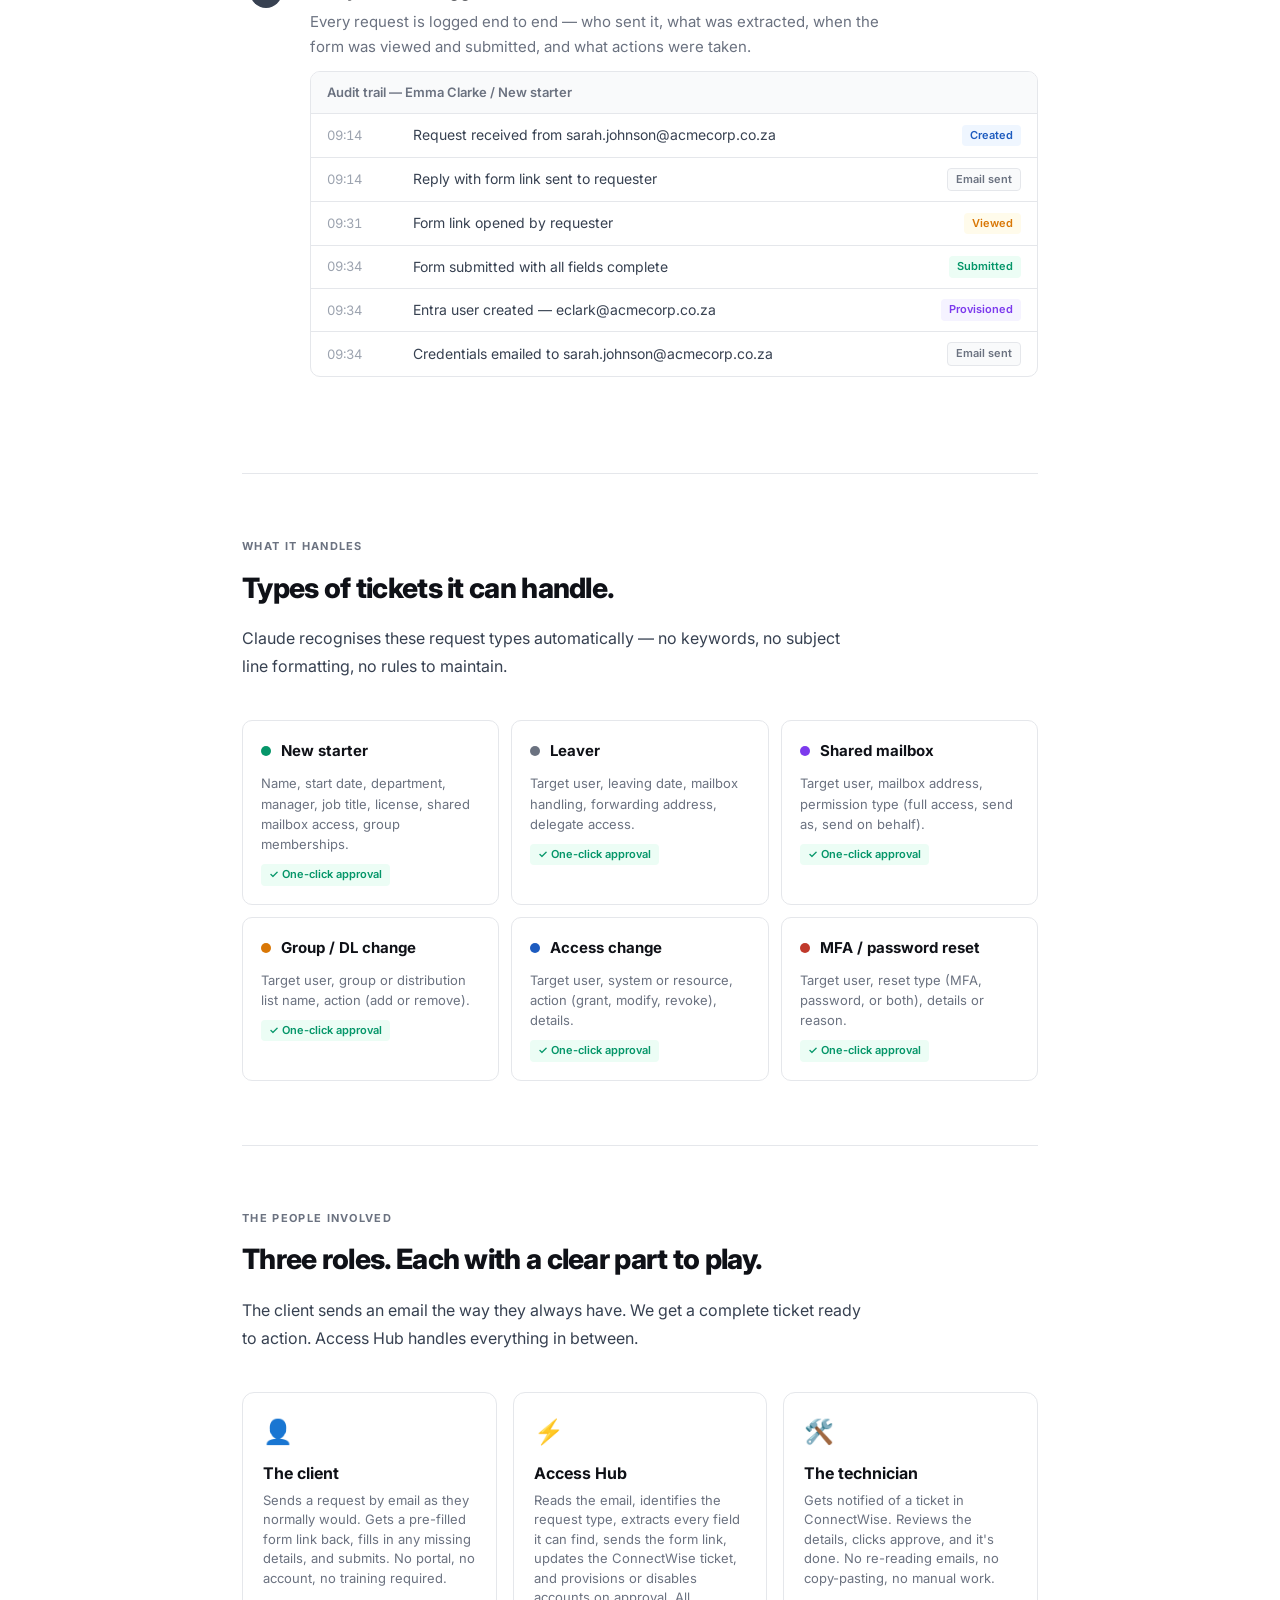
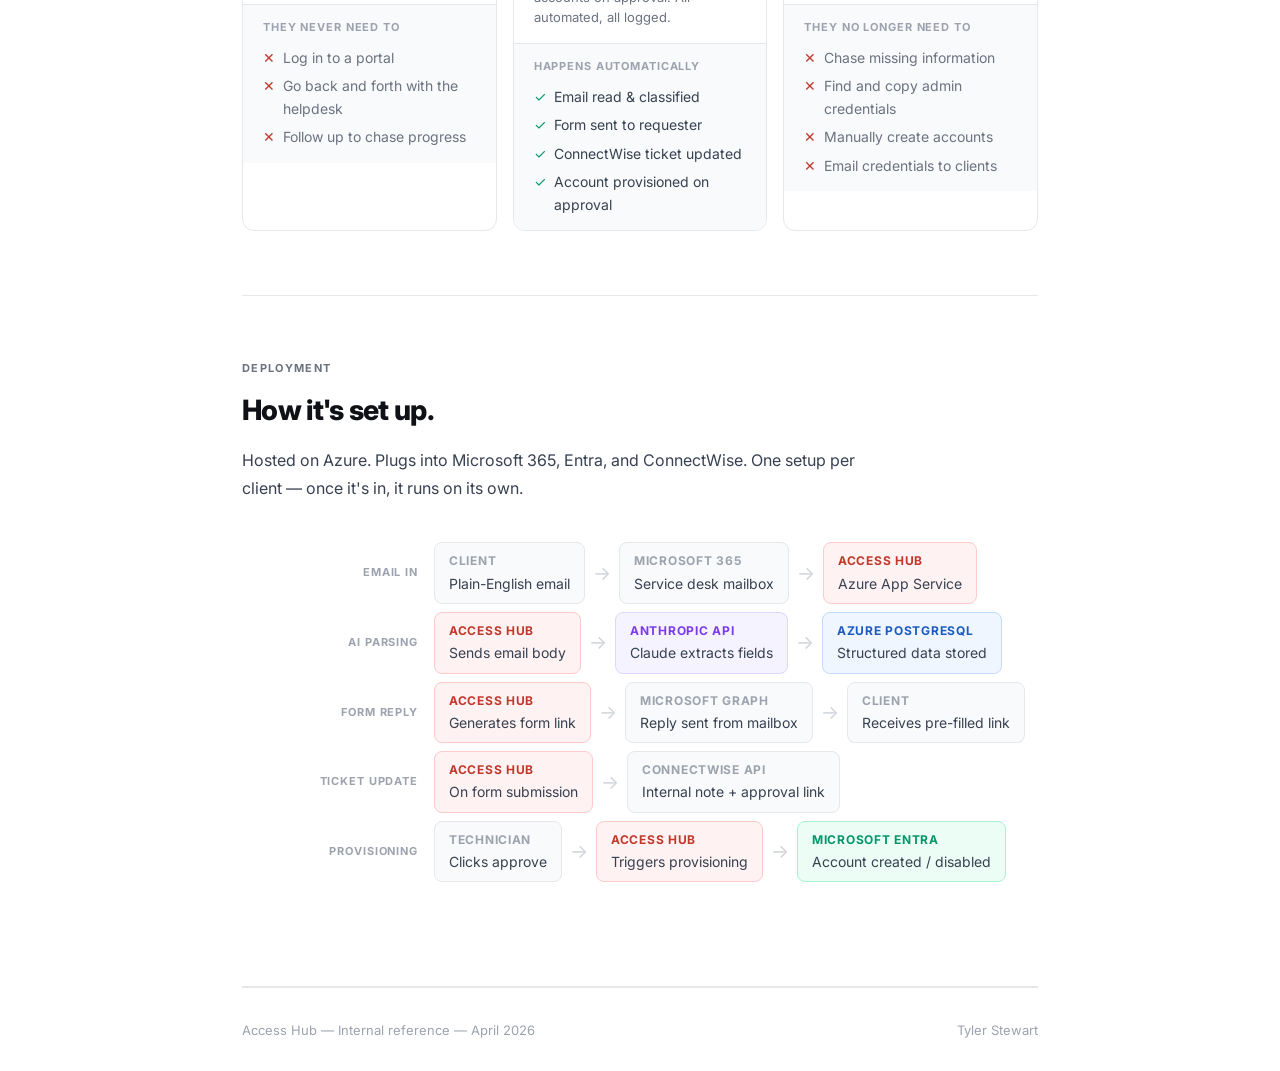
==== commit f6f1ee6c: "Change one-click approve to one-click provision Co-Authored-By: Claude Sonnet 4.6 <noreply@anthropic" ====
--- a/access-hub-workflow/index.html
+++ b/access-hub-workflow/index.html
@@ -555,7 +555,7 @@
     <div class="section-label">Step by step</div>
     <h2>The full request lifecycle.</h2>
     <p class="section-intro">
-      Every access request follows the same path — from the moment a client hits send, to the moment the team has everything they need to review and one-click approve.
+      Every access request follows the same path — from the moment a client hits send, to the moment the team has everything they need to review and one-click provision.
     </p>
 
     <div class="flow">
